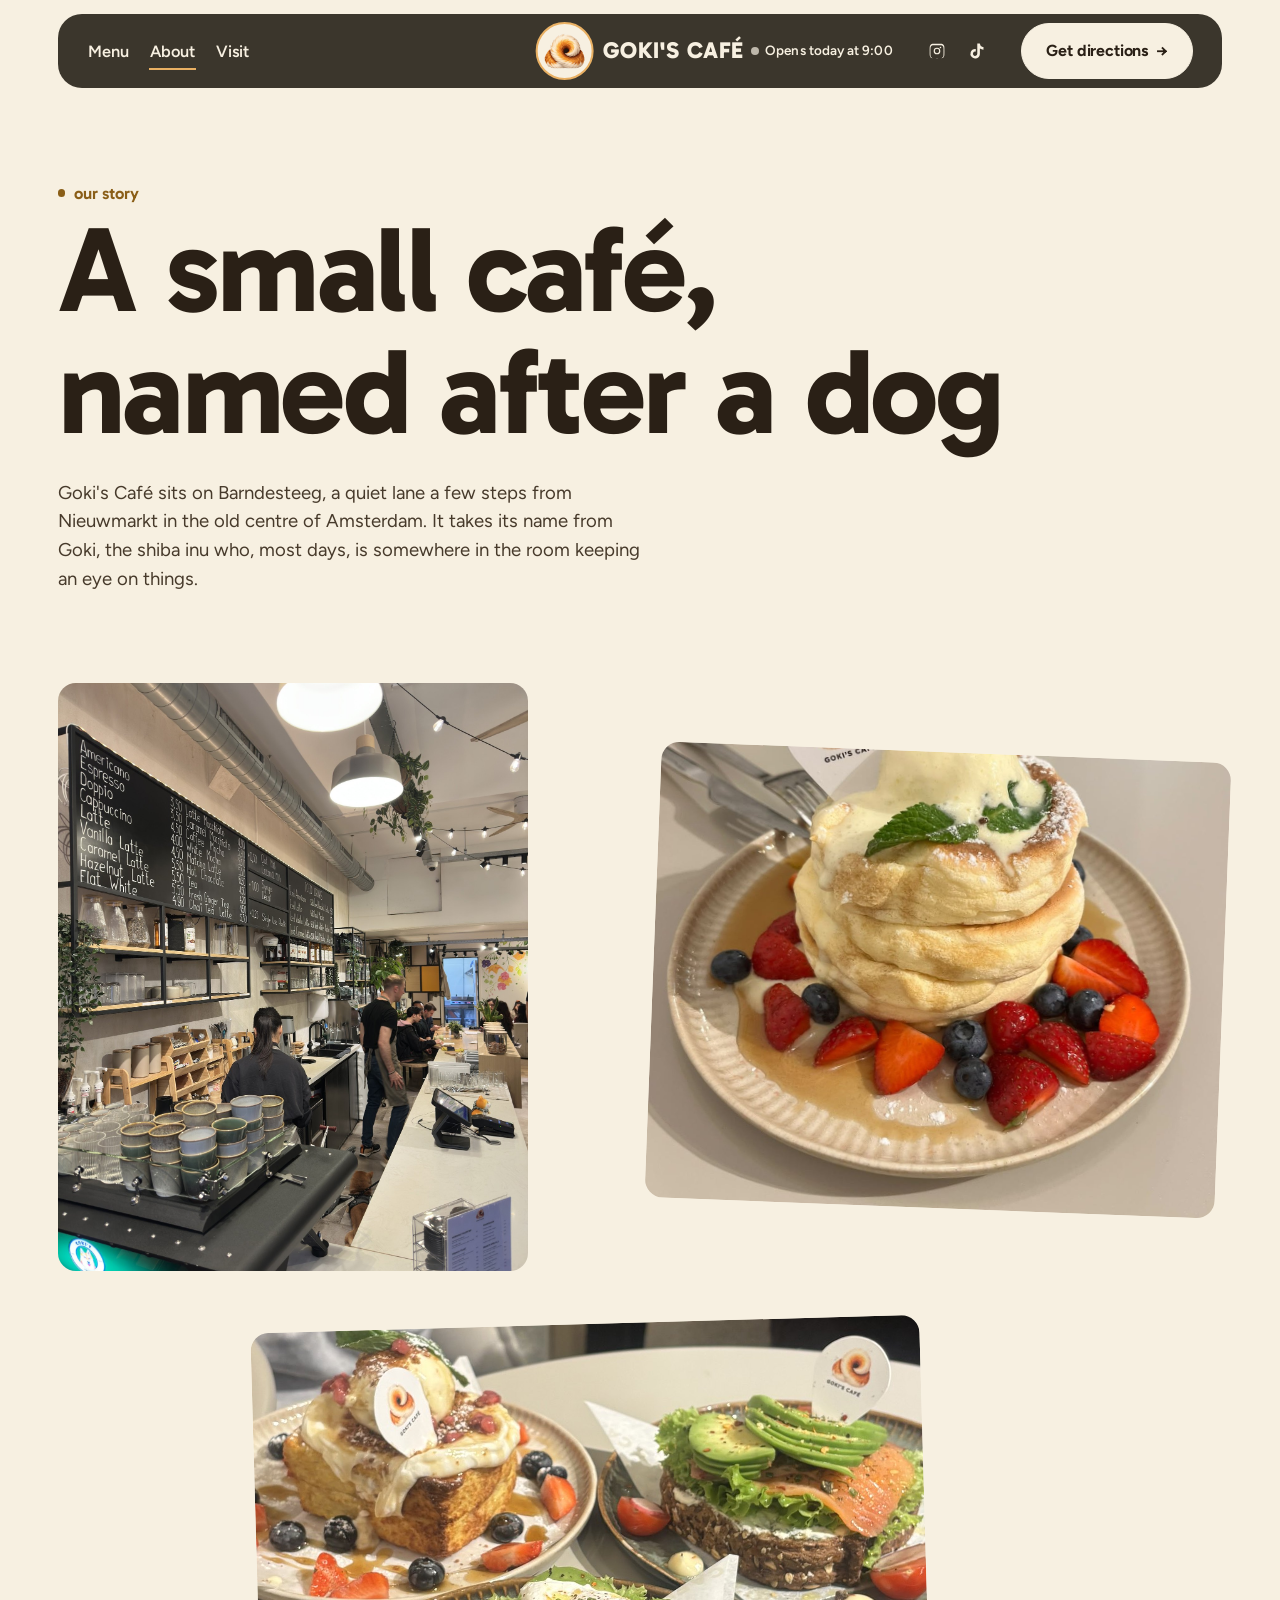
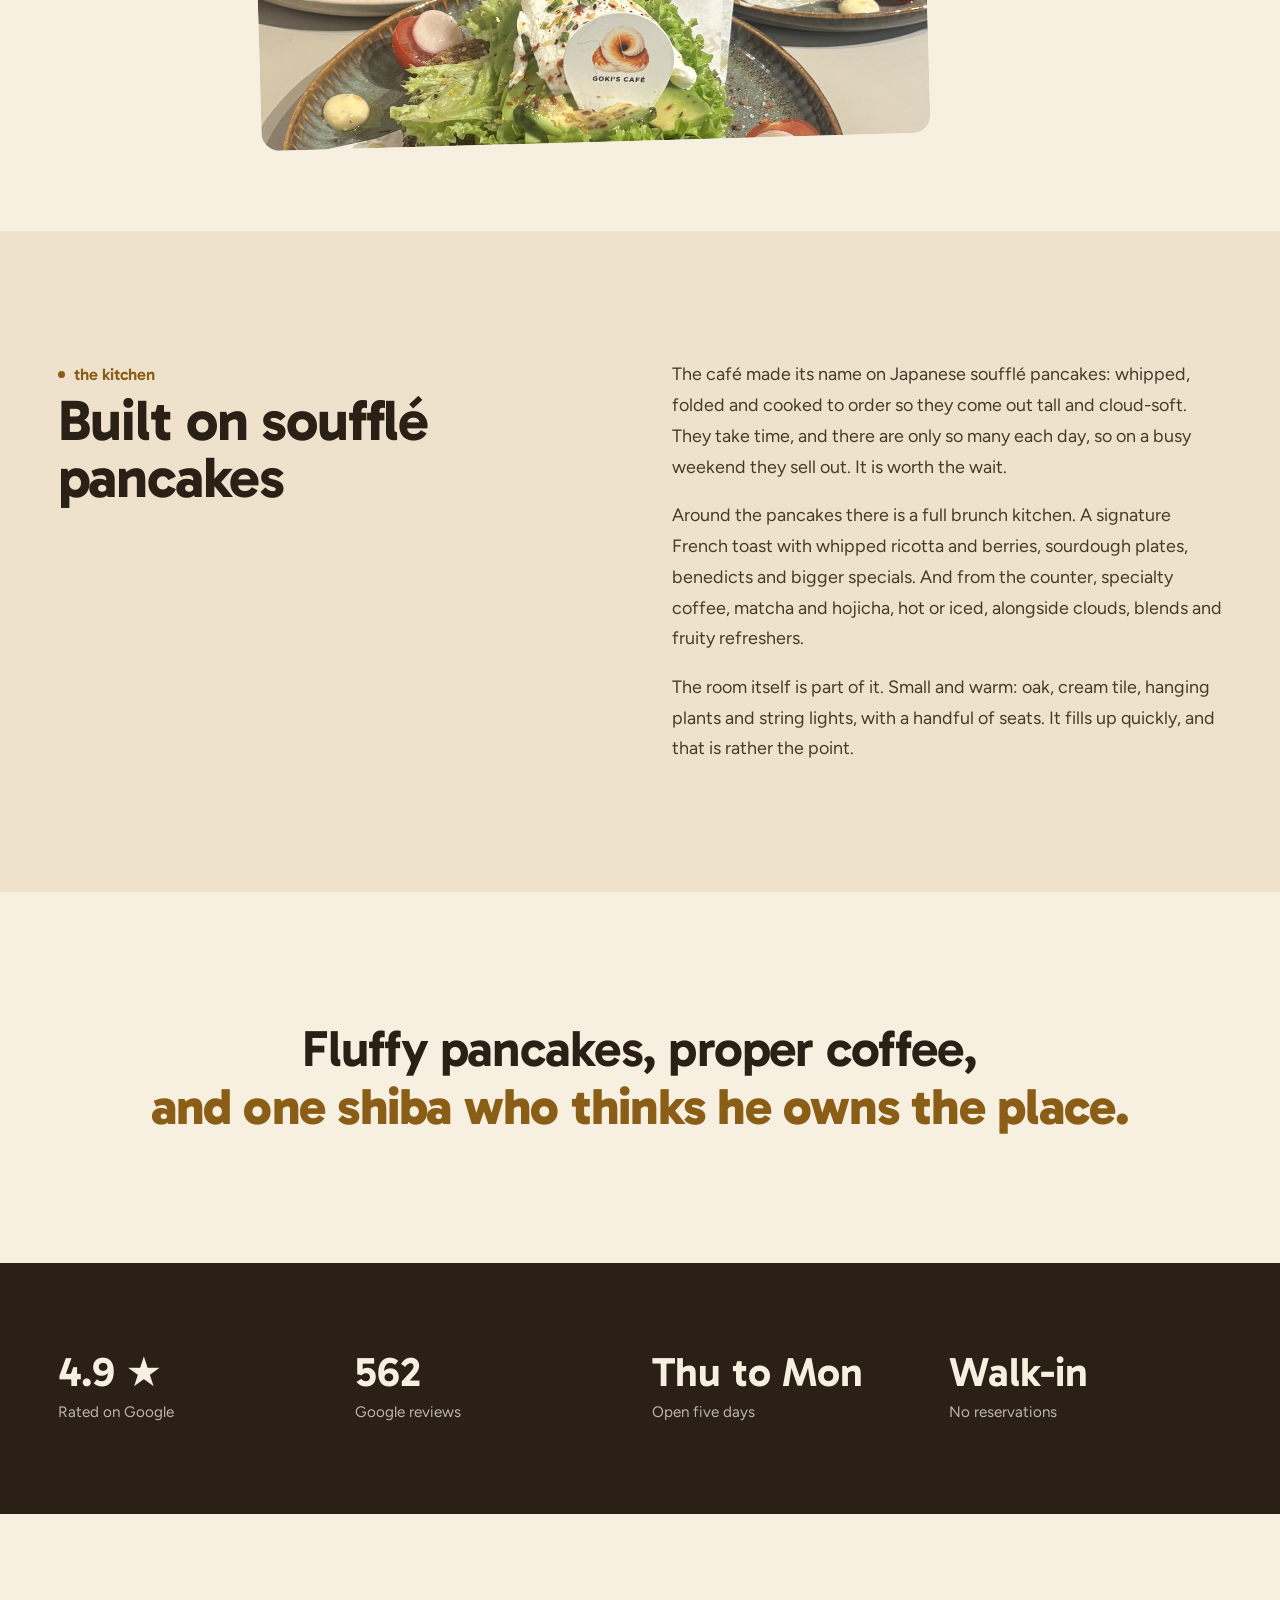
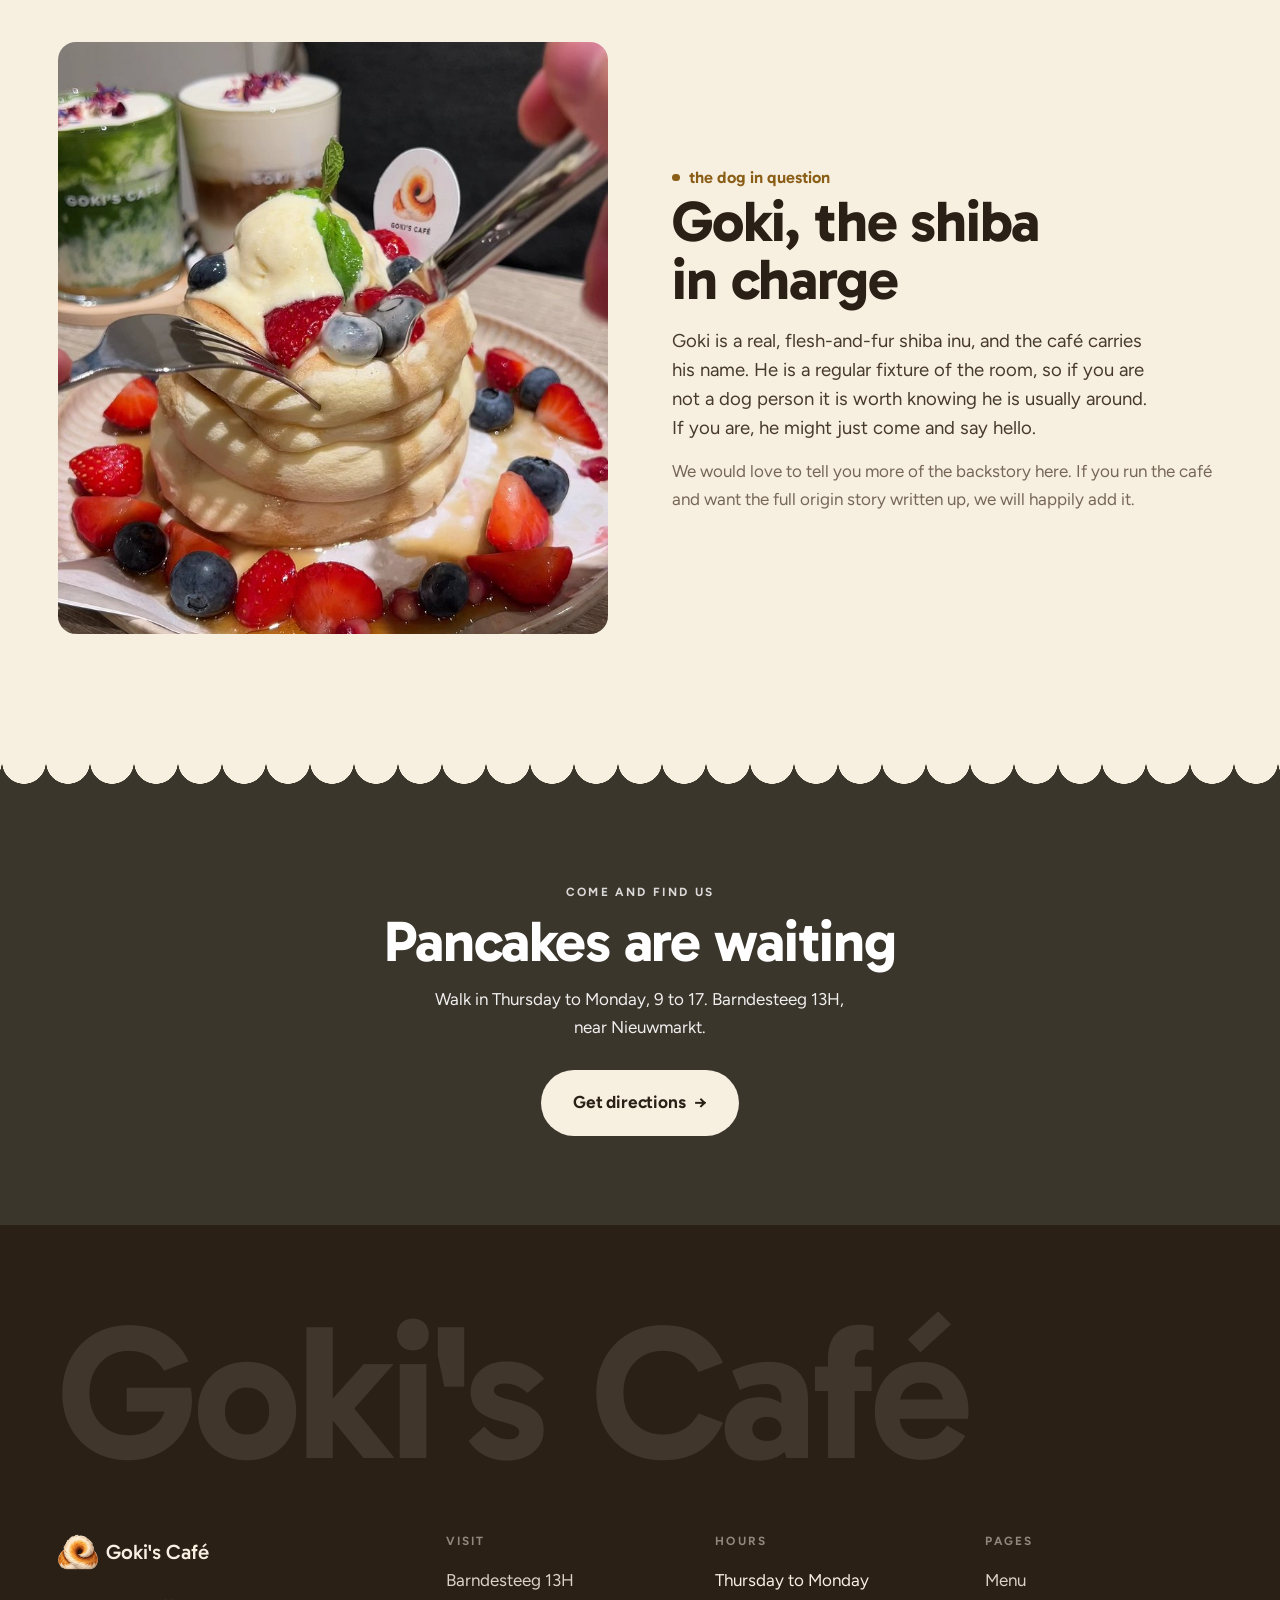
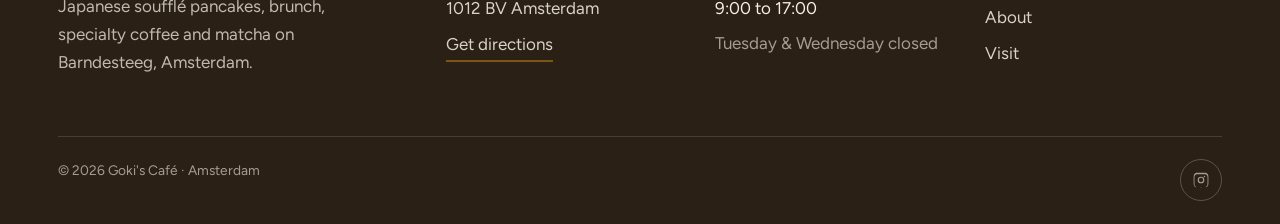
==== about.html @ 974354ef "Goki's Café site: mobile hero, carousels, navbar socials, nicer menu - Hero: fix the half-cropped ph" ====
<!doctype html>
<html lang="en">
<head>
<meta charset="utf-8">
<meta name="viewport" content="width=device-width, initial-scale=1, viewport-fit=cover">
<title>About · Goki's Café, Amsterdam</title>
<meta name="description" content="The story of Goki's Café: a small brunch café near Nieuwmarkt, Amsterdam, named after Goki the resident shiba inu, known for Japanese soufflé pancakes, specialty coffee and matcha.">
<meta name="theme-color" content="#3b362c">
<link rel="icon" href="img/favicon-64.png" type="image/png">
<meta property="og:title" content="About · Goki's Café, Amsterdam">
<meta property="og:image" content="img/interior.jpg">
<link rel="preconnect" href="https://fonts.googleapis.com">
<link rel="preconnect" href="https://fonts.gstatic.com" crossorigin>
<link href="https://fonts.googleapis.com/css2?family=Figtree:wght@400;500;600;700;800;900&family=Gabarito:wght@400;500;600;700;800;900&display=swap" rel="stylesheet">
<link rel="stylesheet" href="css/site.css">
<script>document.documentElement.classList.add('js')</script>
</head>
<body>
<a class="skip" href="#main">Skip to content</a>

<header class="site-header">
  <div class="wrap nav">
    <nav class="nav__side nav__side--l nav__links" aria-label="Primary">
      <a href="menu.html">Menu</a>
      <a href="about.html" aria-current="page">About</a>
      <a href="visit.html">Visit</a>
    </nav>
    <a class="brand" href="index.html" aria-label="Goki's Café, home">
      <span class="brand__mark"><img src="img/mark.png" alt=""></span>
      <b class="brand__word">Goki's Café</b>
    </a>
    <div class="nav__side nav__side--r">
      <span class="nav__status" title="Opening hours"><span class="dot" aria-hidden="true"></span><span data-open-now>Open now</span></span>
      <span class="nav__socials">
        <a class="nav__social" href="https://www.instagram.com/gokiscafe/" target="_blank" rel="noopener" aria-label="Goki's Café on Instagram"><svg viewBox="0 0 24 24" fill="currentColor" aria-hidden="true"><path d="M12 2.2c3.2 0 3.6 0 4.9.07 1.17.05 1.8.25 2.23.42.56.22.96.48 1.38.9.42.42.68.82.9 1.38.17.42.37 1.06.42 2.23.06 1.27.07 1.65.07 4.85s0 3.58-.07 4.85c-.05 1.17-.25 1.8-.42 2.23-.22.56-.48.96-.9 1.38-.42.42-.82.68-1.38.9-.42.17-1.06.37-2.23.42-1.27.06-1.65.07-4.85.07s-3.58 0-4.85-.07c-1.17-.05-1.8-.25-2.23-.42a3.7 3.7 0 0 1-1.38-.9 3.7 3.7 0 0 1-.9-1.38c-.17-.42-.37-1.06-.42-2.23C2.2 15.58 2.2 15.2 2.2 12s0-3.58.07-4.85c.05-1.17.25-1.8.42-2.23.22-.56.48-.96.9-1.38.42-.42.82-.68 1.38-.9.42-.17 1.06-.37 2.23-.42C8.42 2.2 8.8 2.2 12 2.2Zm0 1.98c-3.14 0-3.52.01-4.76.07-.92.04-1.42.2-1.75.33-.44.17-.76.38-1.09.71-.33.33-.54.65-.71 1.09-.13.33-.29.83-.33 1.75-.06 1.24-.07 1.62-.07 4.76s.01 3.52.07 4.76c.04.92.2 1.42.33 1.75.17.44.38.76.71 1.09.33.33.65.54 1.09.71.33.13.83.29 1.75.33 1.24.06 1.62.07 4.76.07s3.52-.01 4.76-.07c.92-.04 1.42-.2 1.75-.33.44-.17.76-.38 1.09-.71.33-.33.54-.65.71-1.09.13-.33.29-.83.33-1.75.06-1.24.07-1.62.07-4.76s-.01-3.52-.07-4.76c-.04-.92-.2-1.42-.33-1.75a2.9 2.9 0 0 0-.71-1.09 2.9 2.9 0 0 0-1.09-.71c-.33-.13-.83-.29-1.75-.33-1.24-.06-1.62-.07-4.76-.07Zm0 3.37a4.45 4.45 0 1 1 0 8.9 4.45 4.45 0 0 1 0-8.9Zm0 7.34a2.89 2.89 0 1 0 0-5.78 2.89 2.89 0 0 0 0 5.78Zm5.66-7.52a1.04 1.04 0 1 1-2.08 0 1.04 1.04 0 0 1 2.08 0Z"/></svg></a>
        <a class="nav__social" href="https://www.tiktok.com/@gokiscafe" target="_blank" rel="noopener" aria-label="Goki's Café on TikTok"><svg viewBox="0 0 24 24" fill="currentColor" aria-hidden="true"><path d="M19.59 6.69a4.83 4.83 0 0 1-3.77-4.25V2h-3.45v13.67a2.89 2.89 0 0 1-5.2 1.74 2.89 2.89 0 0 1 2.31-4.64c.3 0 .59.04.87.13V9.4a6.33 6.33 0 0 0-1-.08A6.34 6.34 0 0 0 5 20.1a6.34 6.34 0 0 0 10.86-4.43v-7a8.16 8.16 0 0 0 4.77 1.52v-3.4a4.85 4.85 0 0 1-1.04-.1z"/></svg></a>
      </span>
      <a class="btn btn--primary nav__cta" href="https://www.google.com/maps/dir/?api=1&destination=Goki%27s%20Caf%C3%A9%20Barndesteeg%2013H%201012%20BV%20Amsterdam" target="_blank" rel="noopener">Get directions <span class="arr" aria-hidden="true">→</span></a>
      <button class="nav__toggle" type="button" aria-label="Open menu" aria-expanded="false"><span class="pstack" aria-hidden="true"><i></i><i></i><i></i></span></button>
    </div>
  </div>
</header>

<div class="sheet" aria-hidden="true">
  <div class="wrap sheet__top">
    <a class="brand" href="index.html" aria-label="Goki's Café, home"><span class="brand__mark"><img src="img/mark.png" alt=""></span><b class="brand__word">Goki's Café</b></a>
    <button class="nav__toggle sheet__close" type="button" aria-label="Close menu"><svg viewBox="0 0 24 24" fill="none" aria-hidden="true"><path d="M6 6l12 12M18 6L6 18" stroke="currentColor" stroke-width="2" stroke-linecap="round"/></svg></button>
  </div>
  <nav class="wrap sheet__links" aria-label="Mobile">
    <a href="index.html">Home<span class="arr" aria-hidden="true">→</span></a>
    <a href="menu.html">Menu<span class="arr" aria-hidden="true">→</span></a>
    <a href="about.html" aria-current="page">About<span class="arr" aria-hidden="true">→</span></a>
    <a href="visit.html">Visit<span class="arr" aria-hidden="true">→</span></a>
  </nav>
  <div class="wrap sheet__foot">
    <span class="sheet__status" title="Opening hours"><span class="dot" aria-hidden="true"></span><span data-open-now>Open now</span></span>
    <a class="btn btn--primary btn--lg" href="https://www.google.com/maps/dir/?api=1&destination=Goki%27s%20Caf%C3%A9%20Barndesteeg%2013H%201012%20BV%20Amsterdam" target="_blank" rel="noopener">Get directions <span class="arr" aria-hidden="true">→</span></a>
    <p class="meta">Barndesteeg 13H, 1012 BV Amsterdam.<br>Open Thursday to Monday, 9 to 17. Walk-in only.</p>
    <div class="sheet__socials">
      <a class="nav__social nav__social--outline" href="https://www.instagram.com/gokiscafe/" target="_blank" rel="noopener" aria-label="Goki's Café on Instagram"><svg viewBox="0 0 24 24" fill="currentColor" aria-hidden="true"><path d="M12 2.2c3.2 0 3.6 0 4.9.07 1.17.05 1.8.25 2.23.42.56.22.96.48 1.38.9.42.42.68.82.9 1.38.17.42.37 1.06.42 2.23.06 1.27.07 1.65.07 4.85s0 3.58-.07 4.85c-.05 1.17-.25 1.8-.42 2.23-.22.56-.48.96-.9 1.38-.42.42-.82.68-1.38.9-.42.17-1.06.37-2.23.42-1.27.06-1.65.07-4.85.07s-3.58 0-4.85-.07c-1.17-.05-1.8-.25-2.23-.42a3.7 3.7 0 0 1-1.38-.9 3.7 3.7 0 0 1-.9-1.38c-.17-.42-.37-1.06-.42-2.23C2.2 15.58 2.2 15.2 2.2 12s0-3.58.07-4.85c.05-1.17.25-1.8.42-2.23.22-.56.48-.96.9-1.38.42-.42.82-.68 1.38-.9.42-.17 1.06-.37 2.23-.42C8.42 2.2 8.8 2.2 12 2.2Zm0 1.98c-3.14 0-3.52.01-4.76.07-.92.04-1.42.2-1.75.33-.44.17-.76.38-1.09.71-.33.33-.54.65-.71 1.09-.13.33-.29.83-.33 1.75-.06 1.24-.07 1.62-.07 4.76s.01 3.52.07 4.76c.04.92.2 1.42.33 1.75.17.44.38.76.71 1.09.33.33.65.54 1.09.71.33.13.83.29 1.75.33 1.24.06 1.62.07 4.76.07s3.52-.01 4.76-.07c.92-.04 1.42-.2 1.75-.33.44-.17.76-.38 1.09-.71.33-.33.54-.65.71-1.09.13-.33.29-.83.33-1.75.06-1.24.07-1.62.07-4.76s-.01-3.52-.07-4.76c-.04-.92-.2-1.42-.33-1.75a2.9 2.9 0 0 0-.71-1.09 2.9 2.9 0 0 0-1.09-.71c-.33-.13-.83-.29-1.75-.33-1.24-.06-1.62-.07-4.76-.07Zm0 3.37a4.45 4.45 0 1 1 0 8.9 4.45 4.45 0 0 1 0-8.9Zm0 7.34a2.89 2.89 0 1 0 0-5.78 2.89 2.89 0 0 0 0 5.78Zm5.66-7.52a1.04 1.04 0 1 1-2.08 0 1.04 1.04 0 0 1 2.08 0Z"/></svg></a>
      <a class="nav__social nav__social--outline" href="https://www.tiktok.com/@gokiscafe" target="_blank" rel="noopener" aria-label="Goki's Café on TikTok"><svg viewBox="0 0 24 24" fill="currentColor" aria-hidden="true"><path d="M19.59 6.69a4.83 4.83 0 0 1-3.77-4.25V2h-3.45v13.67a2.89 2.89 0 0 1-5.2 1.74 2.89 2.89 0 0 1 2.31-4.64c.3 0 .59.04.87.13V9.4a6.33 6.33 0 0 0-1-.08A6.34 6.34 0 0 0 5 20.1a6.34 6.34 0 0 0 10.86-4.43v-7a8.16 8.16 0 0 0 4.77 1.52v-3.4a4.85 4.85 0 0 1-1.04-.1z"/></svg></a>
    </div>
  </div>
</div>

<main id="main">
  <section class="pad-sm wrap">
    <span class="eyebrow reveal in">our story</span>
    <h1 class="reveal in" style="margin-top:.3rem;font-size:clamp(3rem,9.5vw,8.5rem);font-variation-settings:'opsz' 144,'SOFT' 50,'WONK' 1">A small café,<br>named after a dog</h1>
    <p class="lead reveal in" style="max-width:50ch;margin-top:1.6rem">Goki's Café sits on Barndesteeg, a quiet lane a few steps from Nieuwmarkt in the old centre of Amsterdam. It takes its name from Goki, the shiba inu who, most days, is somewhere in the room keeping an eye on things.</p>
  </section>

  <section class="wrap" style="padding-bottom:clamp(44px,7vw,90px)">
    <div class="collage">
      <div class="c1 reveal"><div class="frame"><img src="img/interior.jpg" alt="The oak counter and chalkboard menus inside Goki's Café, with hanging plants" loading="lazy"></div></div>
      <div class="c2 reveal"><div class="frame"><img src="img/souffle-stack.jpg" alt="A stack of soufflé pancakes with ice cream and berries" loading="lazy"></div></div>
      <div class="c3 reveal"><div class="frame"><img src="img/toasts.jpg" alt="Avocado toast plates photographed from above" loading="lazy"></div></div>
    </div>
  </section>

  <section class="pad bg-paper">
    <div class="wrap g2" style="align-items:start">
      <div class="reveal"><span class="eyebrow">the kitchen</span><h2 style="margin-top:.3rem">Built on soufflé pancakes</h2></div>
      <div class="prose reveal">
        <p>The café made its name on Japanese soufflé pancakes: whipped, folded and cooked to order so they come out tall and cloud-soft. They take time, and there are only so many each day, so on a busy weekend they sell out. It is worth the wait.</p>
        <p>Around the pancakes there is a full brunch kitchen. A signature French toast with whipped ricotta and berries, sourdough plates, benedicts and bigger specials. And from the counter, specialty coffee, matcha and hojicha, hot or iced, alongside clouds, blends and fruity refreshers.</p>
        <p>The room itself is part of it. Small and warm: oak, cream tile, hanging plants and string lights, with a handful of seats. It fills up quickly, and that is rather the point.</p>
      </div>
    </div>
  </section>

  <section class="pad" style="text-align:center">
    <div class="wrap">
      <p class="pullquote reveal">Fluffy pancakes, proper coffee, <span class="serif-it">and one shiba who thinks he owns the place.</span></p>
    </div>
  </section>

  <section class="pad-sm bg-ink">
    <div class="wrap">
      <div class="facts reveal">
        <div class="f"><div class="n">4.9 ★</div><div class="l">Rated on Google</div></div>
        <div class="f"><div class="n">562</div><div class="l">Google reviews</div></div>
        <div class="f"><div class="n">Thu to Mon</div><div class="l">Open five days</div></div>
        <div class="f"><div class="n">Walk-in</div><div class="l">No reservations</div></div>
      </div>
    </div>
  </section>

  <section class="pad">
    <div class="wrap">
      <div class="split split--rev">
        <div class="split__media reveal"><div class="frame" style="aspect-ratio:4/4.3"><img src="img/matcha.jpg" alt="Iced matcha and a soufflé pancake on a warm wooden table at Goki's Café" loading="lazy"></div></div>
        <div class="split__text reveal">
          <span class="eyebrow">the dog in question</span>
          <h2 style="margin-top:.2rem">Goki, the shiba<br>in charge</h2>
          <p class="lead" style="margin-top:1.2rem">Goki is a real, flesh-and-fur shiba inu, and the café carries his name. He is a regular fixture of the room, so if you are not a dog person it is worth knowing he is usually around. If you are, he might just come and say hello.</p>
          <p class="muted" style="margin-top:1rem">We would love to tell you more of the backstory here. If you run the café and want the full origin story written up, we will happily add it.</p>
        </div>
      </div>
    </div>
  </section>

  <div class="scallop" aria-hidden="true" style="background:var(--apron)"></div>
  <section class="pad-sm bg-terra" style="text-align:center">
    <div class="wrap">
      <span class="kicker" style="color:rgba(255,255,255,.82)">come and find us</span>
      <h2 style="margin-top:.5rem;color:#fff">Pancakes are waiting</h2>
      <p style="margin:1rem auto 0;max-width:42ch;color:rgba(255,255,255,.92)">Walk in Thursday to Monday, 9 to 17. Barndesteeg 13H, near Nieuwmarkt.</p>
      <p style="margin-top:1.8rem"><a class="btn btn--onDark btn--lg" href="https://www.google.com/maps/dir/?api=1&destination=Goki%27s%20Caf%C3%A9%20Barndesteeg%2013H%201012%20BV%20Amsterdam" target="_blank" rel="noopener">Get directions <span class="arr" aria-hidden="true">→</span></a></p>
    </div>
  </section>
</main>

<footer class="site-footer">
  <div class="wrap">
    <div class="footer-word" aria-hidden="true">Goki's Café</div>
    <div class="footer-grid">
      <div class="fcol"><span class="footer-brand"><img src="img/mark.png" alt=""><b>Goki's Café</b></span><p style="color:rgba(247,240,225,.74);margin-top:.8rem;max-width:34ch">Japanese soufflé pancakes, brunch, specialty coffee and matcha on Barndesteeg, Amsterdam.</p></div>
      <div class="fcol"><h4>Visit</h4><a href="https://www.google.com/maps/dir/?api=1&destination=Goki%27s%20Caf%C3%A9%20Barndesteeg%2013H%201012%20BV%20Amsterdam" target="_blank" rel="noopener">Barndesteeg 13H<br>1012 BV Amsterdam</a><a href="https://www.google.com/maps/dir/?api=1&destination=Goki%27s%20Caf%C3%A9%20Barndesteeg%2013H%201012%20BV%20Amsterdam" target="_blank" rel="noopener" style="border-bottom:2.5px solid var(--terra);padding-bottom:1px">Get directions</a></div>
      <div class="fcol"><h4>Hours</h4><div>Thursday to Monday<br>9:00 to 17:00</div><div style="margin-top:.5rem;color:rgba(247,240,225,.6)">Tuesday &amp; Wednesday closed</div></div>
      <div class="fcol"><h4>Pages</h4><a href="menu.html">Menu</a><a href="about.html">About</a><a href="visit.html">Visit</a></div>
    </div>
    <div class="footer-legal">
      <span>© 2026 Goki's Café · Amsterdam</span>
      <div class="socials"><a href="https://www.instagram.com/gokiscafe/" target="_blank" rel="noopener" aria-label="Goki's Café on Instagram"><svg viewBox="0 0 24 24" fill="currentColor" aria-hidden="true"><path d="M12 2.2c3.2 0 3.6 0 4.9.07 1.17.05 1.8.25 2.23.42.56.22.96.48 1.38.9.42.42.68.82.9 1.38.17.42.37 1.06.42 2.23.06 1.27.07 1.65.07 4.85s0 3.58-.07 4.85c-.05 1.17-.25 1.8-.42 2.23-.22.56-.48.96-.9 1.38-.42.42-.82.68-1.38.9-.42.17-1.06.37-2.23.42-1.27.06-1.65.07-4.85.07s-3.58 0-4.85-.07c-1.17-.05-1.8-.25-2.23-.42a3.7 3.7 0 0 1-1.38-.9 3.7 3.7 0 0 1-.9-1.38c-.17-.42-.37-1.06-.42-2.23C2.2 15.58 2.2 15.2 2.2 12s0-3.58.07-4.85c.05-1.17.25-1.8.42-2.23.22-.56.48-.96.9-1.38.42-.42.82-.68 1.38-.9.42-.17 1.06-.37 2.23-.42C8.42 2.2 8.8 2.2 12 2.2Zm0 1.98c-3.14 0-3.52.01-4.76.07-.92.04-1.42.2-1.75.33-.44.17-.76.38-1.09.71-.33.33-.54.65-.71 1.09-.13.33-.29.83-.33 1.75-.06 1.24-.07 1.62-.07 4.76s.01 3.52.07 4.76c.04.92.2 1.42.33 1.75.17.44.38.76.71 1.09.33.33.65.54 1.09.71.33.13.83.29 1.75.33 1.24.06 1.62.07 4.76.07s3.52-.01 4.76-.07c.92-.04 1.42-.2 1.75-.33.44-.17.76-.38 1.09-.71.33-.33.54-.65.71-1.09.13-.33.29-.83.33-1.75.06-1.24.07-1.62.07-4.76s-.01-3.52-.07-4.76c-.04-.92-.2-1.42-.33-1.75a2.9 2.9 0 0 0-.71-1.09 2.9 2.9 0 0 0-1.09-.71c-.33-.13-.83-.29-1.75-.33-1.24-.06-1.62-.07-4.76-.07Zm0 3.37a4.45 4.45 0 1 1 0 8.9 4.45 4.45 0 0 1 0-8.9Zm0 7.34a2.89 2.89 0 1 0 0-5.78 2.89 2.89 0 0 0 0 5.78Zm5.66-7.52a1.04 1.04 0 1 1-2.08 0 1.04 1.04 0 0 1 2.08 0Z"/></svg></a></div>
    </div>
  </div>
</footer>

<nav class="mobilebar" aria-label="Quick actions">
  <a class="mb-ghost" href="menu.html">Menu</a>
  <a class="mb-primary" href="https://www.google.com/maps/dir/?api=1&destination=Goki%27s%20Caf%C3%A9%20Barndesteeg%2013H%201012%20BV%20Amsterdam" target="_blank" rel="noopener">Get directions <span class="arr" aria-hidden="true">→</span></a>
</nav>

<script src="js/site.js" defer></script>
</body>
</html>
---- css/site.css ----
/* ==========================================================================
   Goki's Café  ·  warm editorial, a little cute
   Display: Fraunces (soft serif)   ·   Text: Figtree (from the menu card)
   ========================================================================== */

*,*::before,*::after{box-sizing:border-box}
*{margin:0}
html{-webkit-text-size-adjust:100%;overflow-x:clip}
body{min-height:100vh;-webkit-font-smoothing:antialiased;text-rendering:optimizeLegibility;overflow-x:clip}
img,picture,svg{display:block;max-width:100%}
button,input,select,textarea{font:inherit;color:inherit}
a{color:inherit}
ul{list-style:none;padding:0}
:focus-visible{outline:3px solid var(--terra);outline-offset:3px;border-radius:4px}

:root{
  --cream:#f7f0e1;
  --paper:#efe2cc;
  --paper2:#e7d8bd;
  --ink:#2a2016;
  --ink2:#473a2b;
  --muted:#776757;
  --terra:#8a5e17;
  --terra-deep:#6f4a12;
  --terra-soft:#e3c79a;
  --sage:#7f8d60;
  --sage-deep:#5e6a44;
  --sage-soft:#cdd3b4;
  --butter:#e9b063;
  --apron:#3b362c;
  --apron-deep:#2c2820;
  --line:rgba(42,32,22,.16);
  --line-soft:rgba(42,32,22,.09);

  --serif:"Gabarito",system-ui,sans-serif;
  --sans:"Figtree",system-ui,-apple-system,sans-serif;

  --wrap:1320px;
  --gut:clamp(20px,4.5vw,72px);
  --ease:cubic-bezier(.2,.7,.2,1);
  --r:18px;        /* soft, a touch cute */
  --r-sm:12px;
}

body{
  font-family:var(--sans);
  background:var(--cream);
  color:var(--ink);
  font-size:17px;
  line-height:1.62;
  font-weight:400;
}

/* ------------------------------------------------- type */
.display,h1,h2{
  font-family:var(--serif);
  font-weight:700;
  line-height:1.0;
  letter-spacing:-.02em;
  text-wrap:balance;
}
h1{font-size:clamp(2.7rem,6.8vw,6rem)}
h2{font-size:clamp(2rem,4.6vw,3.6rem)}
h3{font-family:var(--sans);font-weight:700;font-size:clamp(1.2rem,2vw,1.55rem);line-height:1.12;letter-spacing:-.01em}
.serif-it{font-family:var(--serif);font-weight:800;color:var(--terra)}
p{text-wrap:pretty}
.lead{font-size:clamp(1.12rem,1.45vw,1.4rem);line-height:1.55;color:var(--ink2);max-width:40ch}
.measure{max-width:60ch}
.muted{color:var(--muted)}
.tabular{font-variant-numeric:tabular-nums}

/* a round, cute eyebrow label with a leading dot (no serif, no script) */
.eyebrow{font-family:var(--serif);font-weight:600;font-size:clamp(1.02rem,1.3vw,1.22rem);color:var(--terra);
  line-height:1.1;display:inline-flex;align-items:center;gap:.55em;text-transform:lowercase}
.eyebrow::before{content:"";width:.46em;height:.46em;border-radius:999px;background:currentColor;flex:none}
.sticker{display:inline-flex;align-items:center;gap:.45em;font-family:var(--sans);font-weight:700;
  font-size:.82rem;letter-spacing:.04em;text-transform:lowercase;color:var(--ink);
  background:var(--sage-soft);border:1.5px solid var(--ink);border-radius:999px;padding:.4em 1em;
  transform:rotate(-2deg)}
.sticker--terra{background:var(--terra-soft)}
.sticker--butter{background:var(--butter)}
.kicker{font-family:var(--sans);font-weight:700;font-size:.74rem;letter-spacing:.2em;text-transform:uppercase;color:var(--muted)}

/* ------------------------------------------------- layout */
.wrap{width:min(100% - var(--gut)*2,var(--wrap));margin-inline:auto}
section{position:relative}
.pad{padding-block:clamp(70px,10vw,160px)}
.pad-sm{padding-block:clamp(48px,7vw,104px)}
.bg-cream{background:var(--cream)}
.bg-paper{background:var(--paper)}
.bg-ink{background:var(--ink);color:var(--cream)}
.bg-terra{background:var(--apron);color:var(--cream)}
.bg-sage{background:var(--sage);color:#fff}
.stack-sm>*+*{margin-top:.7rem}
.stack>*+*{margin-top:1.2rem}
.skip{position:absolute;left:-999px;top:0;z-index:300;background:var(--ink);color:var(--cream);padding:12px 18px;border-radius:0 0 var(--r-sm) 0}
.skip:focus{left:0}

/* a soft scalloped divider between grounds (used sparingly, a cute signature) */
.scallop{height:26px;background:var(--cream);
  -webkit-mask:radial-gradient(22px at 50% 0,#0000 98%,#000) repeat-x 50% 0/44px 26px;
  mask:radial-gradient(22px at 50% 0,#0000 98%,#000) repeat-x 50% 0/44px 26px}

/* ------------------------------------------------- buttons & links */
.btn{display:inline-flex;align-items:center;gap:.5em;cursor:pointer;font-family:var(--sans);font-weight:700;
  font-size:1rem;letter-spacing:-.01em;padding:.9em 1.5em;border-radius:999px;border:1.6px solid transparent;
  text-decoration:none;white-space:nowrap;
  transition:transform .16s var(--ease),background-color .16s var(--ease),border-color .16s var(--ease),color .16s var(--ease)}
.btn .arr{transition:transform .2s var(--ease)}
.btn:hover .arr{transform:translateX(3px)}
.btn:active{transform:translateY(1px)}
.btn--primary{background:var(--apron);color:var(--cream)}
.btn--primary:hover{background:var(--apron-deep)}
.btn--ghost{background:transparent;color:var(--ink);border-color:var(--ink)}
.btn--ghost:hover{background:var(--ink);color:var(--cream)}
.btn--onDark{background:var(--cream);color:var(--ink)}
.btn--onDark:hover{background:#fff}
.btn--lg{font-size:1.08rem;padding:1.02em 1.8em}
.tlink{display:inline-flex;align-items:center;gap:.4em;font-weight:700;text-decoration:none;color:var(--ink);
  border-bottom:2.5px solid var(--terra);padding-bottom:2px;transition:color .16s var(--ease)}
.tlink .arr{transition:transform .2s var(--ease)}
.tlink:hover{color:var(--terra)}
.tlink:hover .arr{transform:translateX(3px)}

/* ------------------------------------------------- header / nav (centered medallion, links flanking) */
.site-header{position:sticky;top:0;z-index:100;background:linear-gradient(var(--cream) 0 50px,transparent 50px);padding:14px 0 0}
.nav{position:relative;display:flex;align-items:center;justify-content:space-between;gap:1.1rem;min-height:74px;
  background:var(--apron);color:var(--cream);border-radius:24px;padding:0 clamp(16px,2.3vw,32px)}

/* two flanking groups; the medallion floats centred over the gap between them */
.nav__side{display:flex;align-items:center;gap:clamp(.9rem,2vw,1.6rem);flex:1 1 0;min-width:0}
.nav__side--r{justify-content:flex-end}

/* nav links with a drawn terracotta underline */
.nav__links{display:flex;align-items:center;gap:clamp(.5rem,1.5vw,1.6rem)}
.nav__links a{position:relative;text-decoration:none;font-family:var(--sans);font-weight:600;font-size:1.02rem;
  color:var(--cream);padding:5px 1px;letter-spacing:-.005em}
.nav__links a::after{content:"";position:absolute;left:0;right:0;bottom:-1px;height:2px;background:var(--butter);
  transform:scaleX(0);transform-origin:left;transition:transform .26s var(--ease)}
.nav__links a:hover::after,.nav__links a:focus-visible::after{transform:scaleX(1)}
.nav__links a[aria-current=page]::after{transform:scaleX(1)}

/* the brand medallion */
.brand{display:inline-flex;align-items:center;gap:.6rem;text-decoration:none;color:var(--ink)}
.nav .brand{position:absolute;left:50%;top:50%;transform:translate(-50%,-50%);white-space:nowrap}
.brand__mark{display:grid;place-items:center;width:58px;height:58px;border-radius:999px;background:var(--cream);
  border:2px solid var(--butter);flex:none;transition:transform .32s var(--ease)}
.brand__mark img{width:40px;height:40px}
.nav .brand:hover .brand__mark{transform:rotate(-9deg) scale(1.05)}
.brand__word{font-family:var(--serif);font-weight:800;font-size:1.44rem;text-transform:uppercase;letter-spacing:.04em;line-height:1;color:var(--cream)}

/* refined open-now status (dot + live label, no box) */
.nav__status{display:inline-flex;align-items:center;gap:.5em;font-family:var(--sans);font-weight:600;font-size:.84rem;
  color:var(--cream);white-space:nowrap;letter-spacing:.005em}
.nav__status .dot{width:8px;height:8px;border-radius:999px;background:rgba(247,240,225,.7);flex:none}
.nav__status:has([data-open-now].is-open){color:var(--cream)}
.nav__status:has([data-open-now].is-open) .dot{background:#8fd07a;animation:pulseDot 2.2s ease-out infinite}
@keyframes pulseDot{0%{box-shadow:0 0 0 0 rgba(143,208,122,.6)}100%{box-shadow:0 0 0 7px rgba(143,208,122,0)}}
@media (prefers-reduced-motion:reduce){.nav__status .dot{animation:none}}
.site-header .nav__cta{background:var(--cream);color:var(--ink);border-color:var(--cream)}
.site-header .nav__cta:hover{background:#fff;border-color:#fff}
.nav__toggle{display:none;width:48px;height:48px;border:1.6px solid rgba(247,240,225,.5);border-radius:999px;background:transparent;
  align-items:center;justify-content:center;color:var(--cream);cursor:pointer;
  transition:background-color .2s var(--ease),border-color .2s var(--ease)}
.nav__toggle:hover{background:rgba(247,240,225,.12);border-color:rgba(247,240,225,.85)}
.nav__toggle svg{width:20px;height:20px}
/* pancake-stack menu icon: a little stack with a pat of butter in the middle */
.pstack{position:relative;width:22px;height:15px}
.pstack i{position:absolute;left:50%;transform:translateX(-50%);height:3px;border-radius:999px;background:currentColor;
  transition:width .32s var(--ease),transform .32s var(--ease)}
.pstack i:nth-child(1){top:0;width:22px}
.pstack i:nth-child(2){top:6px;width:13px;background:var(--butter)}
.pstack i:nth-child(3){top:12px;width:22px}
.nav__toggle:hover .pstack i:nth-child(2){width:22px}
.nav__toggle:hover .pstack i:nth-child(1){transform:translateX(-50%) translateY(-1px)}
.nav__toggle:hover .pstack i:nth-child(3){transform:translateX(-50%) translateY(1px)}

/* navbar socials */
.nav__socials{display:inline-flex;align-items:center;gap:.1rem}
.nav__social{display:grid;place-items:center;width:38px;height:38px;border-radius:999px;color:var(--cream);
  transition:background-color .18s var(--ease),color .18s var(--ease),transform .18s var(--ease)}
.nav__social svg{width:18px;height:18px}
.nav__social:hover{background:var(--butter);color:var(--apron);transform:translateY(-1px)}

/* full-screen mobile sheet */
.sheet{position:fixed;inset:0;z-index:150;background:var(--apron);color:var(--cream);transform:translateY(-100%);visibility:hidden;
  transition:transform .42s var(--ease);display:flex;flex-direction:column;padding:18px var(--gut) 36px;overflow-y:auto}
.sheet.open{transform:translateY(0);visibility:visible}
.sheet__top{display:flex;align-items:center;justify-content:space-between;min-height:72px}
.sheet__links{display:flex;flex-direction:column;margin-top:4vh;border-top:1px solid rgba(247,240,225,.22)}
.sheet__links a{display:flex;align-items:center;justify-content:space-between;gap:1rem;text-decoration:none;color:var(--cream);
  font-family:var(--serif);font-weight:700;font-size:clamp(2.3rem,12vw,3.5rem);letter-spacing:-.025em;line-height:1;
  padding:clamp(.6rem,2.6vw,1.05rem) 0;border-bottom:1px solid rgba(247,240,225,.22)}
.sheet__links a .arr{font-size:.46em;color:var(--butter);opacity:0;transform:translateX(-10px);
  transition:opacity .22s var(--ease),transform .22s var(--ease)}
.sheet__links a:hover,.sheet__links a[aria-current=page]{color:var(--butter)}
.sheet__links a:hover .arr,.sheet__links a[aria-current=page] .arr{opacity:1;transform:translateX(0)}
.sheet__status{display:inline-flex;align-items:center;gap:.55em;margin-top:1.5rem;font-family:var(--sans);font-weight:600;
  font-size:.98rem;color:var(--cream)}
.sheet__status .dot{width:9px;height:9px;border-radius:999px;background:rgba(247,240,225,.7);flex:none}
.sheet__status:has([data-open-now].is-open){color:var(--cream)}
.sheet__status:has([data-open-now].is-open) .dot{background:#8fd07a}
.sheet .btn--primary{background:var(--cream);color:var(--ink);border-color:var(--cream)}
.sheet .btn--primary:hover{background:#fff;border-color:#fff}
.sheet__foot{margin-top:auto;padding-top:1.5rem;display:flex;flex-direction:column;gap:1rem}
.sheet__foot .meta{color:rgba(247,240,225,.92);line-height:1.5}
.sheet__socials{display:flex;gap:.7rem;margin-top:.2rem}
.nav__social--outline{width:46px;height:46px;border:1.5px solid rgba(247,240,225,.3)}
.nav__social--outline:hover{border-color:var(--butter)}
/* soft butter glow behind the sheet, so it reads designed, not plain */
.sheet::before{content:"";position:absolute;right:-16vw;bottom:-8vh;width:68vw;height:68vw;max-width:480px;max-height:480px;
  border-radius:999px;pointer-events:none;z-index:0;
  background:radial-gradient(circle at 50% 50%,rgba(233,176,99,.18),rgba(233,176,99,0) 70%)}
.sheet>*{position:relative;z-index:1}
/* staggered link entrance when the sheet opens */
.sheet__links a{opacity:0;transform:translateY(16px)}
.sheet.open .sheet__links a{animation:sheetIn .52s var(--ease) forwards}
.sheet.open .sheet__links a:nth-child(1){animation-delay:.06s}
.sheet.open .sheet__links a:nth-child(2){animation-delay:.13s}
.sheet.open .sheet__links a:nth-child(3){animation-delay:.2s}
.sheet.open .sheet__links a:nth-child(4){animation-delay:.27s}
@keyframes sheetIn{to{opacity:1;transform:translateY(0)}}
@media (prefers-reduced-motion:reduce){
  .sheet__links a{opacity:1;transform:none}
  .sheet.open .sheet__links a{animation:none}
}

/* ------------------------------------------------- frames / photos */
.frame{overflow:hidden;border-radius:var(--r);background:var(--paper2);position:relative}
.frame img{width:100%;height:100%;object-fit:cover;transition:transform .7s var(--ease)}
a:hover .frame img,.card:hover .frame img,.zoom:hover img{transform:scale(1.045)}
.frame--tall{aspect-ratio:4/5}
.frame--sq{aspect-ratio:1/1}
.frame--wide{aspect-ratio:16/10}
.tilt-l{transform:rotate(-2.4deg)}
.tilt-r{transform:rotate(2.2deg)}

/* rotating swirl badge */
.badge{position:relative;width:118px;height:118px;display:grid;place-items:center}
.badge svg{position:absolute;inset:0;width:100%;height:100%;animation:spin 20s linear infinite}
.badge img{width:44px;height:44px;position:relative}
@keyframes spin{to{transform:rotate(360deg)}}

/* ------------------------------------------------- hero (home) */
.hero{padding-block:clamp(36px,5vw,76px) clamp(48px,7vw,104px)}
.hero__grid{display:grid;grid-template-columns:1.02fr .98fr;gap:clamp(30px,4vw,64px);align-items:center}
.hero__title{font-size:clamp(3rem,6.6vw,6.2rem);font-variation-settings:"opsz" 144,"SOFT" 50,"WONK" 1}
.hero__title .em{color:var(--terra)}
.hero__title .serif-it{color:var(--ink)}
.hero__lead{margin-top:1.5rem}
.hero__cta{margin-top:2rem;display:flex;flex-wrap:wrap;gap:.9rem;align-items:center}
.hero__media{position:relative}
.hero__media .big{aspect-ratio:4/4.5}
.hero__media .badge{position:absolute;top:-22px;right:-16px;z-index:3}
.hero__media .peek{position:absolute;left:-34px;bottom:-30px;width:38%;z-index:2;border:5px solid var(--cream);border-radius:var(--r)}
.hero__media .peek .frame{aspect-ratio:1/1}
.hero__rating{position:absolute;left:14px;top:14px;z-index:3}

/* ------------------------------------------------- section head */
.shead{display:grid;grid-template-columns:1fr auto;gap:1rem 3rem;align-items:end;margin-bottom:clamp(30px,4vw,60px)}
.shead .eyebrow{margin-bottom:.2rem}
.shead p{max-width:40ch;color:var(--ink2)}

/* ------------------------------------------------- known-for (editorial, offset) */
.known{display:grid;grid-template-columns:repeat(12,1fr);gap:clamp(18px,2.4vw,34px);align-items:end}
.known .k1{grid-column:1/5}
.known .k2{grid-column:5/9;margin-bottom:9%}
.known .k3{grid-column:9/13}
.kcard{text-decoration:none;color:inherit;display:block}
.kcard .frame{aspect-ratio:4/5}
.kcard.k2 .frame{aspect-ratio:4/4.6}
.klabel{font-family:var(--serif);color:var(--terra);font-size:1.5rem;margin-top:.9rem;line-height:1}
.kcard h3{margin-top:.15rem}
.kcard p{margin-top:.5rem;color:var(--muted);font-size:.98rem}
.kcard .more{margin-top:.6rem;font-weight:700;display:inline-flex;gap:.35em}
.kcard:hover .more{color:var(--terra)}

/* ------------------------------------------------- split */
.split{display:grid;grid-template-columns:1fr 1fr;gap:clamp(30px,5vw,84px);align-items:center}
.split--rev .split__text{order:2}
.split__media .frame{aspect-ratio:4/4.3}
.bigword{position:relative}
.bigword .ghost{position:absolute;left:-.05em;top:-.42em;z-index:0;pointer-events:none;user-select:none;white-space:nowrap;
  font-family:var(--serif);font-weight:650;font-size:clamp(5rem,20vw,18rem);line-height:.8;color:var(--paper);letter-spacing:-.03em}
.bigword>:not(.ghost){position:relative;z-index:1}

/* ------------------------------------------------- facts strip */
.facts{display:grid;grid-template-columns:repeat(4,1fr);gap:1.5rem}
.facts .f .n{font-family:var(--serif);font-weight:650;font-size:clamp(2rem,3.2vw,3rem);line-height:1}
.facts .f .l{color:inherit;opacity:.72;font-size:.95rem;margin-top:.4rem}

/* ------------------------------------------------- visit */
.visit-grid{display:grid;grid-template-columns:1.08fr .92fr;gap:clamp(30px,5vw,76px);align-items:center}
.vlist{display:grid;gap:0}
.vlist .row{display:grid;grid-template-columns:120px 1fr;gap:1.2rem;padding:1.5rem 0;border-top:1.5px solid var(--line)}
.vlist .row:first-child{border-top:0;padding-top:0}
.vlist .k{font-weight:700}
.vlist .v{color:var(--ink2)}
.hours .h-row{display:flex;justify-content:space-between;gap:1rem;max-width:330px}
.hours .h-row.today{font-weight:700;color:var(--terra)}
.gtk{display:grid;grid-template-columns:repeat(4,1fr);gap:clamp(18px,2.4vw,34px)}
.gtk .g .klabel{margin-top:0}
.g2{display:grid;grid-template-columns:1fr 1fr;gap:clamp(30px,5vw,84px);align-items:start}

/* compact visit info card (home visit teaser) */
.visit-card{margin-top:1.9rem;border:1.5px solid var(--line);border-radius:var(--r);background:#fffaf0;
  box-shadow:0 14px 30px -24px rgba(59,54,44,.6);overflow:hidden}
.vc-row{display:grid;grid-template-columns:118px 1fr;gap:1rem 1.3rem;padding:1.15rem 1.35rem;
  border-top:1px solid var(--line-soft);align-items:baseline}
.vc-row:first-child{border-top:0}
.vc-k{font-weight:700;color:var(--ink);font-size:.98rem}
.vc-v{color:var(--ink2)}
.vc-v strong{color:var(--ink)}
.vc-v .h-row{display:flex;justify-content:space-between;gap:1rem}
.vc-v .h-row+.h-row{margin-top:.35rem}
.vc-v .h-row.today{font-weight:700;color:var(--terra)}
.vc-status{display:inline-flex;align-items:center;gap:.55em;font-weight:700;color:var(--ink)}
.vc-status .dot{width:9px;height:9px;border-radius:999px;background:var(--muted);flex:none}
.vc-status:has([data-open-now].is-open){color:var(--sage-deep)}
.vc-status:has([data-open-now].is-open) .dot{background:#5fae43;animation:pulseDot 2.2s ease-out infinite}
@media (max-width:460px){
  .vc-row{grid-template-columns:1fr;gap:.35rem}
}

/* ------------------------------------------------- menu page */
.menu-intro{display:grid;grid-template-columns:1fr auto;gap:1rem 3rem;align-items:end}
.menu-sheets{display:grid;grid-template-columns:1fr 1fr;gap:clamp(22px,3vw,48px);margin-top:clamp(28px,4vw,56px)}
.menu-sheet figure{margin:0}
.menu-sheet .frame{aspect-ratio:1414/2000;border:1.5px solid var(--ink);border-radius:var(--r);
  box-shadow:10px 14px 0 var(--terra-soft);cursor:zoom-in}
.menu-sheet:nth-child(2) .frame{box-shadow:-10px 14px 0 var(--sage-soft)}
.menu-sheet .frame img{object-fit:contain;background:var(--cream);transition:none}
.menu-sheet figcaption{font-family:var(--serif);
  color:var(--terra);font-size:1.4rem;margin-top:.9rem;text-align:center}

.flip{display:none;perspective:2200px}
.flip__inner{position:relative;transform-style:preserve-3d;transition:transform .72s var(--ease);aspect-ratio:1414/2000}
.flip.flipped .flip__inner{transform:rotateY(180deg)}
.flip__face{position:absolute;inset:0;backface-visibility:hidden;-webkit-backface-visibility:hidden;overflow:hidden;
  border:1.5px solid var(--ink);border-radius:var(--r);background:var(--cream)}
.flip__face img{width:100%;height:100%;object-fit:contain}
.flip__face--back{transform:rotateY(180deg)}
.flip-controls{display:none;margin-top:1.3rem;align-items:center;justify-content:center;gap:1.1rem}
.flip-toggle{display:inline-flex;align-items:center;gap:.5rem;background:var(--apron);color:var(--cream);border:none;border-radius:999px;
  padding:.78em 1.5em;font-weight:700;cursor:pointer}
.flip-toggle svg{width:18px;height:18px;transition:transform .5s var(--ease)}
.flip.flipped .flip-toggle svg{transform:rotate(180deg)}
.flip-dots{display:inline-flex;gap:.5rem}
.flip-dots span{width:9px;height:9px;border-radius:999px;background:var(--line)}
.flip-dots span.on{background:var(--terra)}

.lightbox{position:fixed;inset:0;z-index:300;background:rgba(27,19,11,.93);display:none;align-items:center;justify-content:center;padding:3vh 3vw}
.lightbox.open{display:flex}
.lightbox img{max-width:100%;max-height:94vh;object-fit:contain;border-radius:var(--r)}
.lightbox__close{position:absolute;top:18px;right:20px;width:48px;height:48px;border-radius:999px;background:rgba(255,255,255,.16);
  color:#fff;border:none;cursor:pointer;display:grid;place-items:center}
.lightbox__close svg{width:22px;height:22px}

/* ------------------------------------------------- about collage / pullquote */
.collage{display:grid;grid-template-columns:repeat(12,1fr);gap:clamp(16px,2vw,30px);align-items:start}
.collage .c1{grid-column:1/6}
.collage .c2{grid-column:7/13;margin-top:12%}
.collage .c3{grid-column:3/10;margin-top:4%}
.collage .c1 .frame{aspect-ratio:4/5}
.collage .c2 .frame{aspect-ratio:5/4;transform:rotate(2.2deg)}
.collage .c3 .frame{aspect-ratio:16/10;transform:rotate(-1.6deg)}
.pullquote{font-family:var(--serif);font-weight:650;font-size:clamp(1.9rem,4vw,3.4rem);line-height:1.12;
  letter-spacing:-.015em;text-wrap:balance}
.pullquote .serif-it{display:block;color:var(--terra)}
.prose{max-width:60ch}
.prose p+p{margin-top:1.1rem}
.prose p{color:var(--ink2);font-size:1.12rem;line-height:1.72}

/* ------------------------------------------------- footer */
.site-footer{background:var(--ink);color:var(--cream)}
.footer-word{font-family:var(--serif);font-weight:650;font-size:clamp(3.4rem,15vw,13rem);line-height:.82;
  color:rgba(247,240,225,.11);letter-spacing:-.02em;padding-top:clamp(40px,7vw,90px);user-select:none}
.footer-grid{display:grid;grid-template-columns:1.5fr 1fr 1fr 1fr;gap:2rem;padding-block:clamp(32px,5vw,60px)}
.footer-grid h4{font-size:.74rem;text-transform:uppercase;letter-spacing:.18em;color:rgba(247,240,225,.5);font-weight:700;margin-bottom:1rem}
.footer-grid .fcol a{display:block;width:fit-content;color:var(--cream);text-decoration:none;opacity:.86}
.footer-grid .fcol a:hover{opacity:1}
.footer-grid .fcol>*+*{margin-top:.55rem}
.footer-brand{display:inline-flex;align-items:center;gap:.5rem}
.footer-brand img{width:40px;height:40px}
.footer-brand b{font-family:var(--serif);font-weight:500;font-size:1.3rem}
.footer-legal{display:flex;flex-wrap:wrap;justify-content:space-between;gap:1rem;padding-block:1.4rem;
  border-top:1px solid rgba(247,240,225,.14);font-size:.86rem;color:rgba(247,240,225,.6)}
.footer-legal a{color:inherit;text-decoration:underline;text-underline-offset:3px}
.socials{display:inline-flex;gap:.7rem}
.socials a{width:42px;height:42px;border:1px solid rgba(247,240,225,.24);border-radius:999px;display:grid;place-items:center}
.socials a svg{width:18px;height:18px}
.socials a:hover{background:var(--terra);border-color:var(--terra)}

/* no scroll fade-ins: content is present at rest. Motion lives in hover + the badge. */
@media (prefers-reduced-motion:reduce){ .badge svg{animation:none} }

/* ------------------------------------------------- reviews / social proof */
.reviews__badges{display:flex;flex-wrap:wrap;gap:.9rem;margin-top:.4rem}
.rbadge{display:inline-flex;align-items:center;gap:.72rem;background:#fffaf0;border:1.5px solid var(--line);
  border-radius:999px;padding:.66rem 1.15rem;box-shadow:0 10px 22px -16px rgba(59,54,44,.55)}
.rbadge__src{font-family:var(--serif);font-weight:800;font-size:1.05rem;color:var(--ink);letter-spacing:-.01em}
.rbadge__score{font-size:.9rem;color:var(--ink2)}
.rbadge__score strong{color:var(--ink)}
.rstars{color:var(--terra);letter-spacing:.08em;font-size:.92rem;white-space:nowrap;line-height:1}
.reviews__grid{margin-top:clamp(26px,3.4vw,44px);display:grid;gap:clamp(15px,1.7vw,22px);
  grid-template-columns:repeat(auto-fit,minmax(min(336px,100%),1fr))}
.rcard{display:flex;flex-direction:column;gap:.95rem;background:#fffaf0;border:1.5px solid var(--line-soft);
  border-radius:var(--r);padding:1.55rem 1.45rem;box-shadow:0 12px 28px -20px rgba(59,54,44,.55);
  transition:transform .2s var(--ease),box-shadow .2s var(--ease)}
.rcard:hover{transform:translateY(-3px);box-shadow:0 18px 34px -20px rgba(59,54,44,.6)}
.rcard .rstars{font-size:1.02rem}
.rquote{margin:0;font-size:1.02rem;line-height:1.5;color:var(--ink2);overflow-wrap:break-word;hyphens:auto}
.rwho{display:flex;align-items:center;gap:.72rem;margin-top:auto;min-width:0}
.rwho>span{min-width:0}
.ravatar{display:grid;place-items:center;width:42px;height:42px;border-radius:999px;color:var(--cream);
  font-family:var(--serif);font-weight:800;font-size:1.08rem;flex:none}
.rwho b{display:block;font-size:.98rem;color:var(--ink);line-height:1.2}
.rsource{font-size:.82rem;color:var(--muted)}
.reviews__note{margin-top:1.4rem;font-size:.85rem;color:var(--muted)}

/* ------------------------------------------------- carousel (reasons + reviews) */
.carousel{position:relative;margin-top:clamp(26px,3.4vw,44px)}
.carousel__viewport{overflow-x:auto;overflow-y:hidden;scroll-snap-type:x mandatory;-webkit-overflow-scrolling:touch;
  scrollbar-width:none;-ms-overflow-style:none;scroll-padding-left:2px}
.carousel__viewport::-webkit-scrollbar{display:none}
.carousel__track{display:flex;gap:clamp(16px,2vw,24px);padding:14px 2px 22px}
.carousel__item{flex:0 0 auto;scroll-snap-align:start}
.carousel__controls{display:flex;align-items:center;justify-content:space-between;gap:1rem;margin-top:.2rem}
.carousel__dots{display:flex;flex-wrap:wrap;gap:.55rem;align-items:center}
.carousel__dot{width:9px;height:9px;padding:0;border:none;border-radius:999px;background:var(--line);cursor:pointer;
  transition:transform .2s var(--ease),background-color .2s var(--ease)}
.carousel__dot.on{background:var(--terra);transform:scale(1.3)}
.carousel__dot:hover{background:var(--terra-deep)}
.carousel__arrows{display:flex;gap:.6rem;margin-left:auto}
.carousel__arrow{width:46px;height:46px;display:grid;place-items:center;border-radius:999px;cursor:pointer;
  background:var(--apron);color:var(--cream);border:1.6px solid var(--apron);
  transition:background-color .18s var(--ease),transform .18s var(--ease),opacity .18s var(--ease)}
.carousel__arrow svg{width:20px;height:20px}
.carousel__arrow:hover:not(:disabled){background:var(--apron-deep);transform:translateY(-1px)}
.carousel__arrow:disabled{opacity:.3;cursor:default}
.carousel.is-static .carousel__controls{display:none}
.carousel.is-static .carousel__track{flex-wrap:wrap}
/* reasons: bold cards, a peek of the next on desktop */
.known-carousel .carousel__item{width:clamp(300px,34vw,470px)}
.known-carousel .kcard{height:100%}
/* reviews: three-and-a-bit on desktop, one-and-a-bit on phones */
.reviews-carousel{margin-top:clamp(20px,2.6vw,32px)}
.reviews-carousel .carousel__item{width:clamp(274px,25vw,352px)}
.reviews-carousel .rcard{height:100%}
/* arrows read light on the dark menu band, if ever reused there */
.bg-ink .carousel__arrow{background:var(--cream);color:var(--ink);border-color:var(--cream)}
.bg-ink .carousel__arrow:hover:not(:disabled){background:#fff}
.bg-ink .carousel__dot{background:rgba(247,240,225,.28)}
.bg-ink .carousel__dot.on{background:var(--butter)}

/* ------------------------------------------------- menu overview cards (home teaser) */
.menu-cards{display:grid;grid-template-columns:1fr 1fr;gap:clamp(16px,2.2vw,28px);margin-top:clamp(26px,3vw,42px);max-width:940px}
.mcard{display:block;text-decoration:none;background:rgba(247,240,225,.055);border:1.5px solid rgba(247,240,225,.2);
  border-radius:var(--r);padding:clamp(20px,2.3vw,30px);transition:transform .2s var(--ease),background-color .2s var(--ease),border-color .2s var(--ease)}
.mcard:hover{transform:translateY(-3px);background:rgba(247,240,225,.09);border-color:rgba(247,240,225,.34)}
.mcard__eyebrow{display:inline-flex;align-items:center;gap:.5em;font-family:var(--serif);font-weight:600;font-size:.95rem;color:var(--butter);text-transform:lowercase}
.mcard__eyebrow::before{content:"";width:.42em;height:.42em;border-radius:999px;background:currentColor}
.mcard h3{color:var(--cream);font-size:clamp(1.35rem,1.9vw,1.75rem);margin-top:.35rem;line-height:1.05}
.mcard .chips{list-style:none;display:flex;flex-wrap:wrap;gap:.5rem;margin:1.15rem 0 0;padding:0}
.mcard .chips li{font-family:var(--sans);font-weight:600;font-size:.9rem;color:var(--cream);
  background:rgba(247,240,225,.08);border:1px solid rgba(247,240,225,.22);border-radius:999px;padding:.4em .85em;white-space:nowrap}
.mcard__link{display:inline-flex;align-items:center;gap:.4em;margin-top:1.35rem;font-family:var(--sans);font-weight:700;color:var(--cream);
  border-bottom:2px solid var(--butter);padding-bottom:2px}
.mcard__link .arr{transition:transform .2s var(--ease)}
.mcard:hover .mcard__link .arr{transform:translateX(3px)}

/* ------------------------------------------------- mobile quick-action bar */
.mobilebar{display:none}
@media (max-width:760px){
  .mobilebar{display:flex;gap:.55rem;position:fixed;left:0;right:0;bottom:0;z-index:120;
    padding:.55rem clamp(14px,4vw,20px) calc(.55rem + env(safe-area-inset-bottom));
    background:rgba(247,240,225,.92);-webkit-backdrop-filter:blur(10px);backdrop-filter:blur(10px);
    border-top:1px solid var(--line)}
  .mobilebar a{flex:1;display:inline-flex;align-items:center;justify-content:center;gap:.4em;
    font-family:var(--sans);font-weight:700;font-size:1.02rem;text-decoration:none;border-radius:999px;
    padding:.82em 1em;border:1.6px solid transparent;white-space:nowrap}
  .mobilebar .mb-primary{background:var(--apron);color:var(--cream)}
  .mobilebar .mb-ghost{background:var(--cream);color:var(--ink);border-color:var(--ink)}
  .site-footer{padding-bottom:calc(92px + env(safe-area-inset-bottom))}
}

/* ==========================================================================
   responsive
   ========================================================================== */
@media (max-width:1040px){
  .nav__status{display:none}
  .brand__word{display:none}
  .brand__mark{width:52px;height:52px}
  .brand__mark img{width:36px;height:36px}
  .hero__grid{grid-template-columns:1fr;gap:2.6rem}
  .hero__media{max-width:560px;margin-inline:auto}
  .split{grid-template-columns:1fr;gap:2.2rem}
  .split--rev .split__text{order:0}
  .visit-grid{grid-template-columns:1fr}
  .known{grid-template-columns:1fr 1fr}
  .known .k1{grid-column:1/2}.known .k2{grid-column:2/3;margin-bottom:0}.known .k3{grid-column:1/3}
  .footer-grid{grid-template-columns:1fr 1fr}
  .facts{grid-template-columns:1fr 1fr;gap:1.8rem}
  .gtk{grid-template-columns:1fr 1fr;gap:1.8rem 1.4rem}
}
@media (max-width:760px){
  .nav__links{display:none}
  .nav__side--r .nav__cta{display:none}
  .nav__socials{display:none}
  .nav__toggle{display:inline-flex}
  .nav{min-height:72px}
  .brand__word{display:inline}
  .brand__mark{width:46px;height:46px}
  .brand__mark img{width:32px;height:32px}
  .g2{grid-template-columns:1fr}
  .menu-cards{grid-template-columns:1fr}
  .flip-hint{display:block !important}
  .shead{grid-template-columns:1fr}
  .menu-intro{grid-template-columns:1fr}
  .known{grid-template-columns:1fr;gap:2.2rem}
  .known .k1,.known .k2,.known .k3{grid-column:auto;margin-bottom:0}
  .menu-sheets{display:none}
  .flip{display:block}.flip-controls{display:flex}
  .collage{grid-template-columns:1fr 1fr}
  .collage .c1{grid-column:1/3}.collage .c2{grid-column:1/2;margin-top:0}.collage .c3{grid-column:2/3;margin-top:0}
  .collage .c2 .frame,.collage .c3 .frame{transform:none}
  .hero__media .peek{display:none}
  /* show the full plate on phones instead of a tight half-crop */
  .hero__media .big{aspect-ratio:11/9}
  .hero__media .big img{object-position:center 42%}
  .hero__media .badge{top:-12px;right:2px;width:86px;height:86px}
  .hero__rating{left:10px;top:10px}
  /* lighter, backgroundless hero buttons on mobile */
  .hero__cta .btn--primary{background:transparent;color:var(--ink);border-color:var(--ink)}
  .hero__cta .btn--primary:hover{background:var(--ink);color:var(--cream)}
  .footer-grid{grid-template-columns:1fr 1fr}
}
@media (max-width:540px){
  .hero__cta{flex-direction:column;align-items:stretch;gap:.7rem}
  .hero__cta .btn{width:100%;justify-content:center}
}
@media (max-width:460px){
  body{font-size:16px}
  .facts{grid-template-columns:1fr 1fr}
  .gtk{grid-template-columns:1fr 1fr}
  .footer-grid{grid-template-columns:1fr}
  .badge{width:92px;height:92px}
}
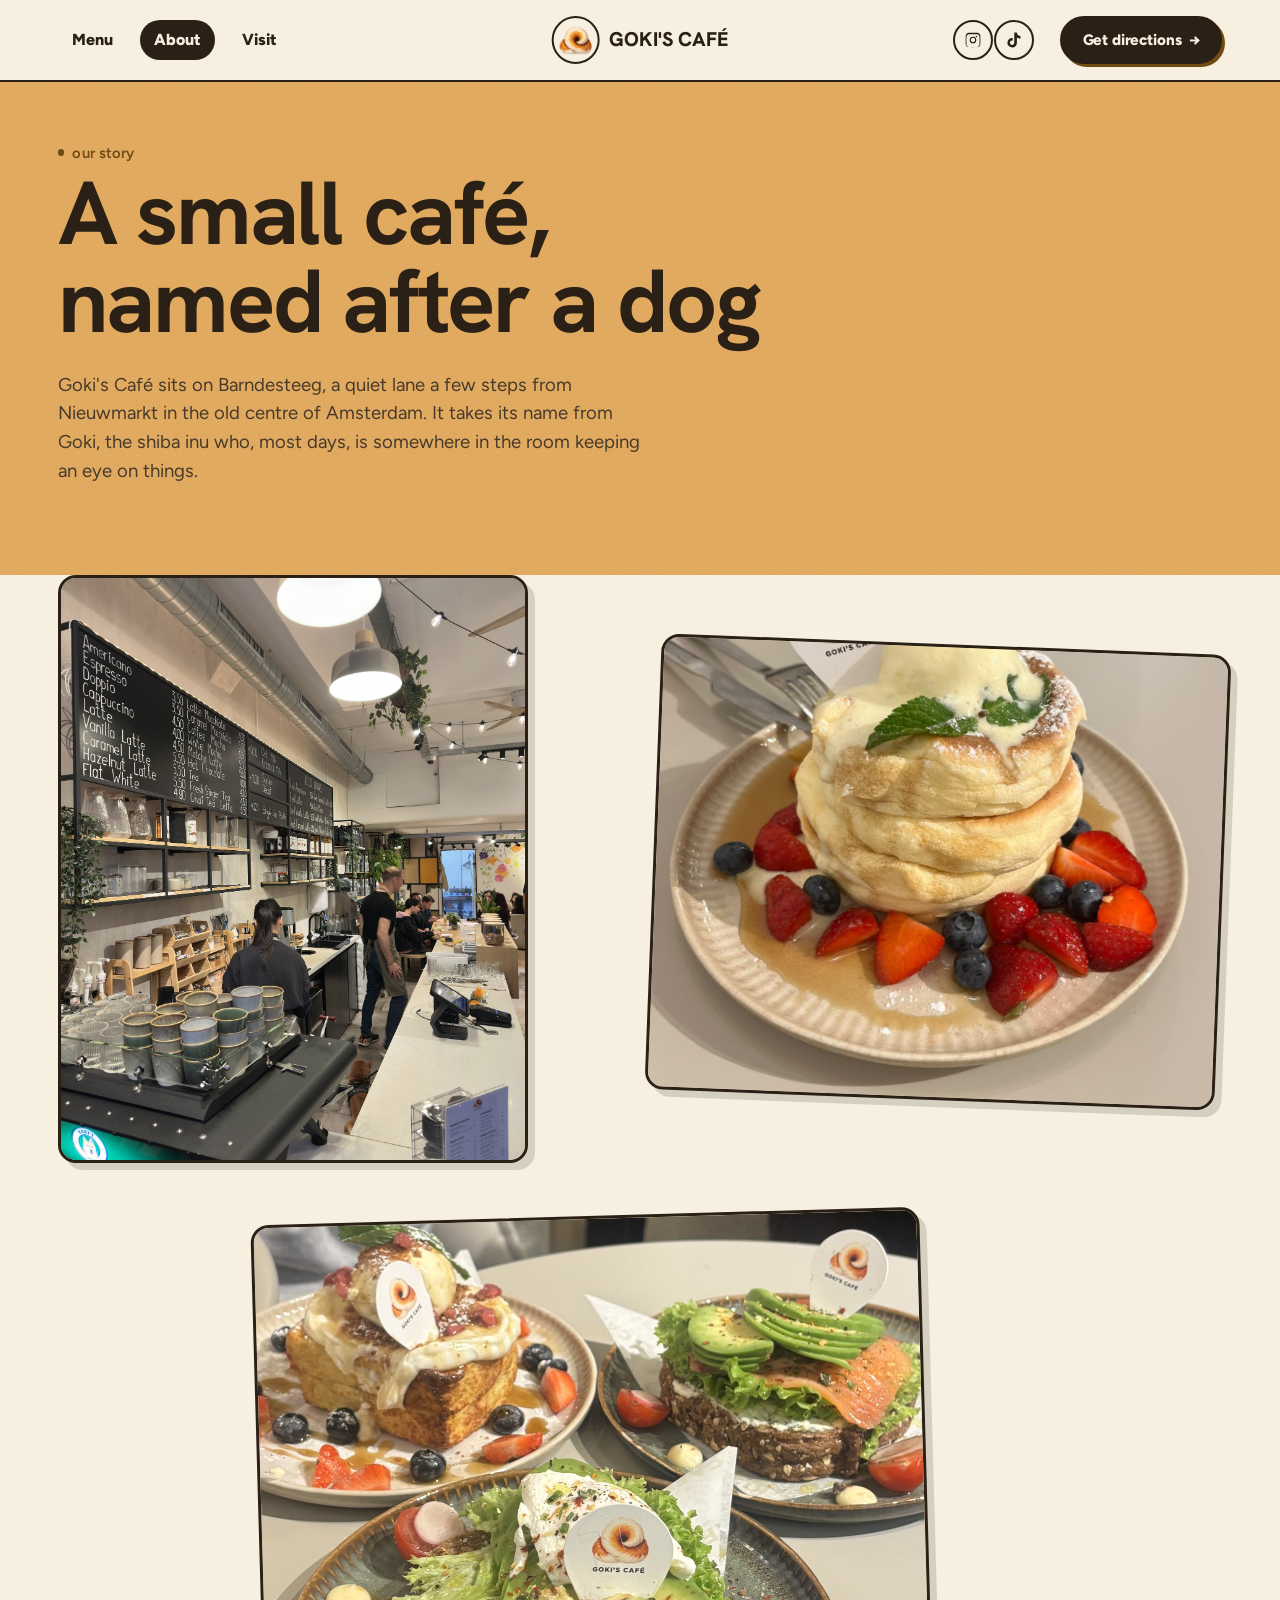
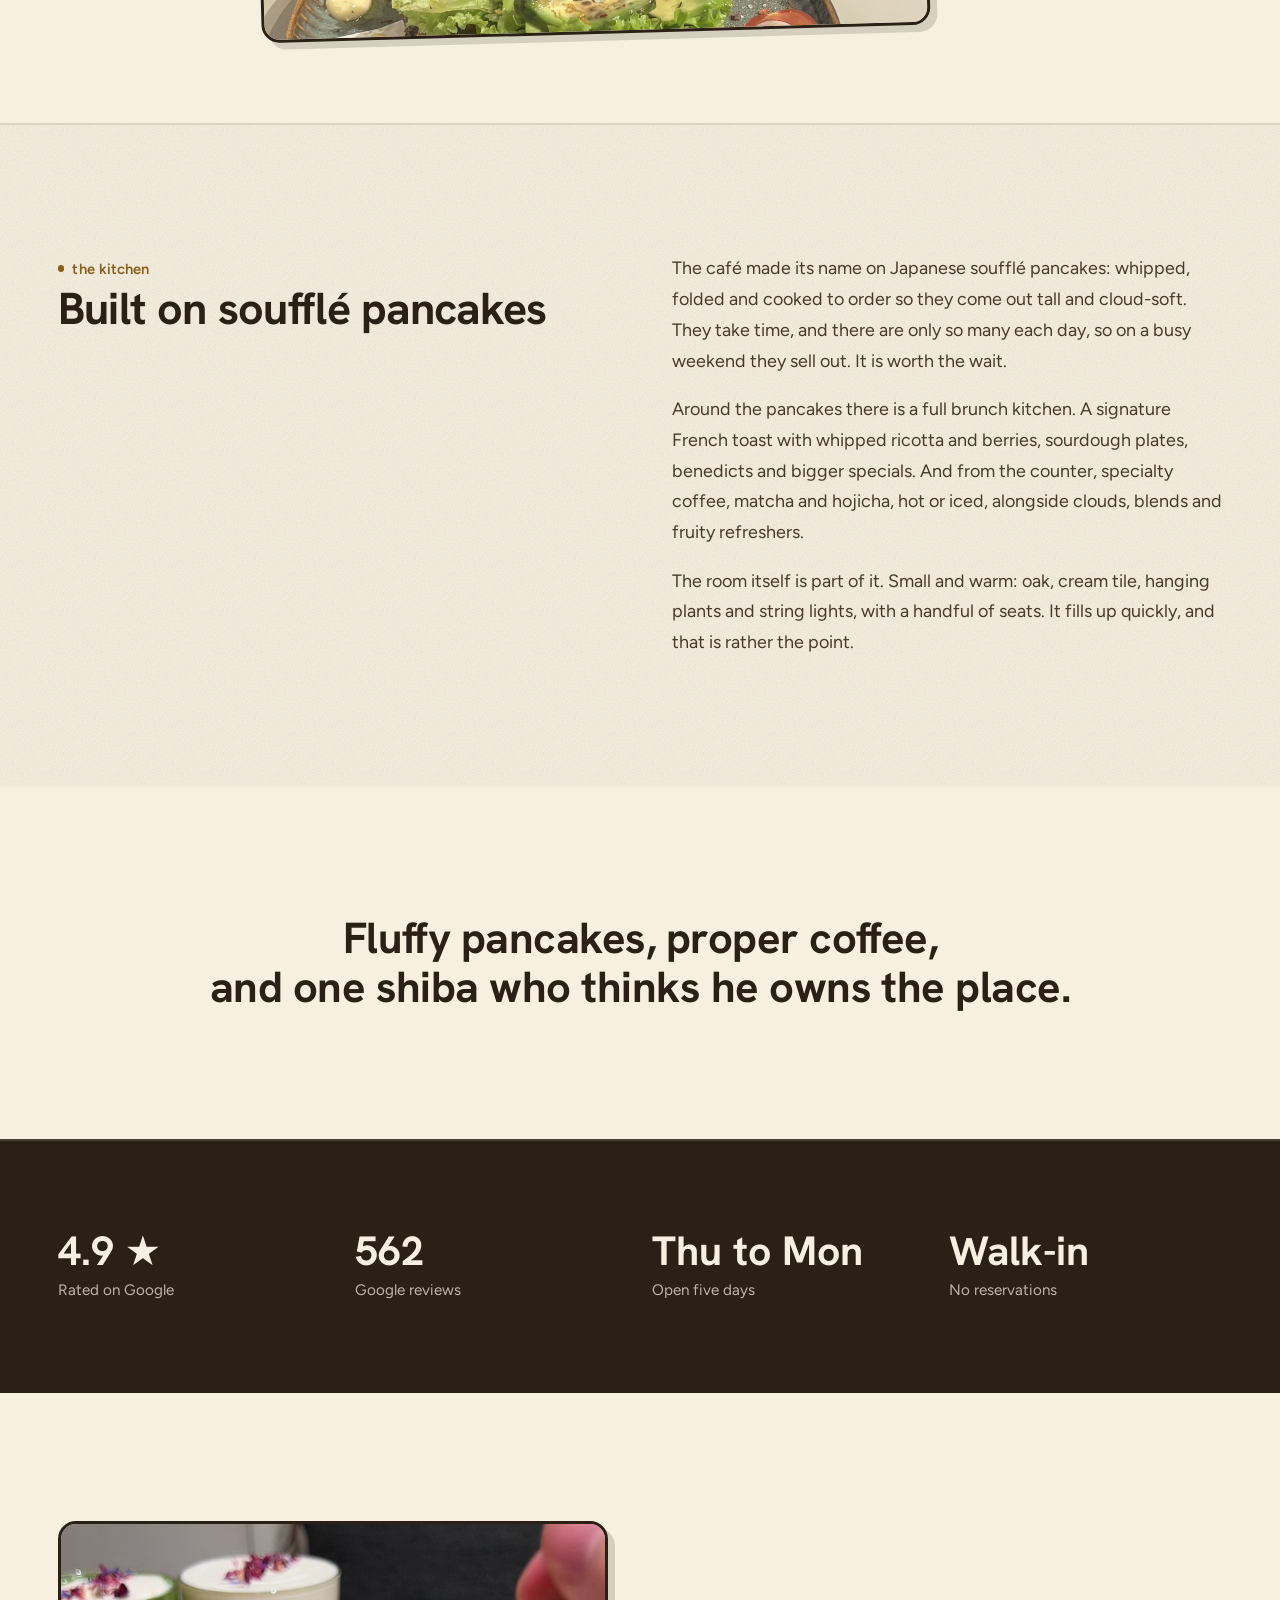
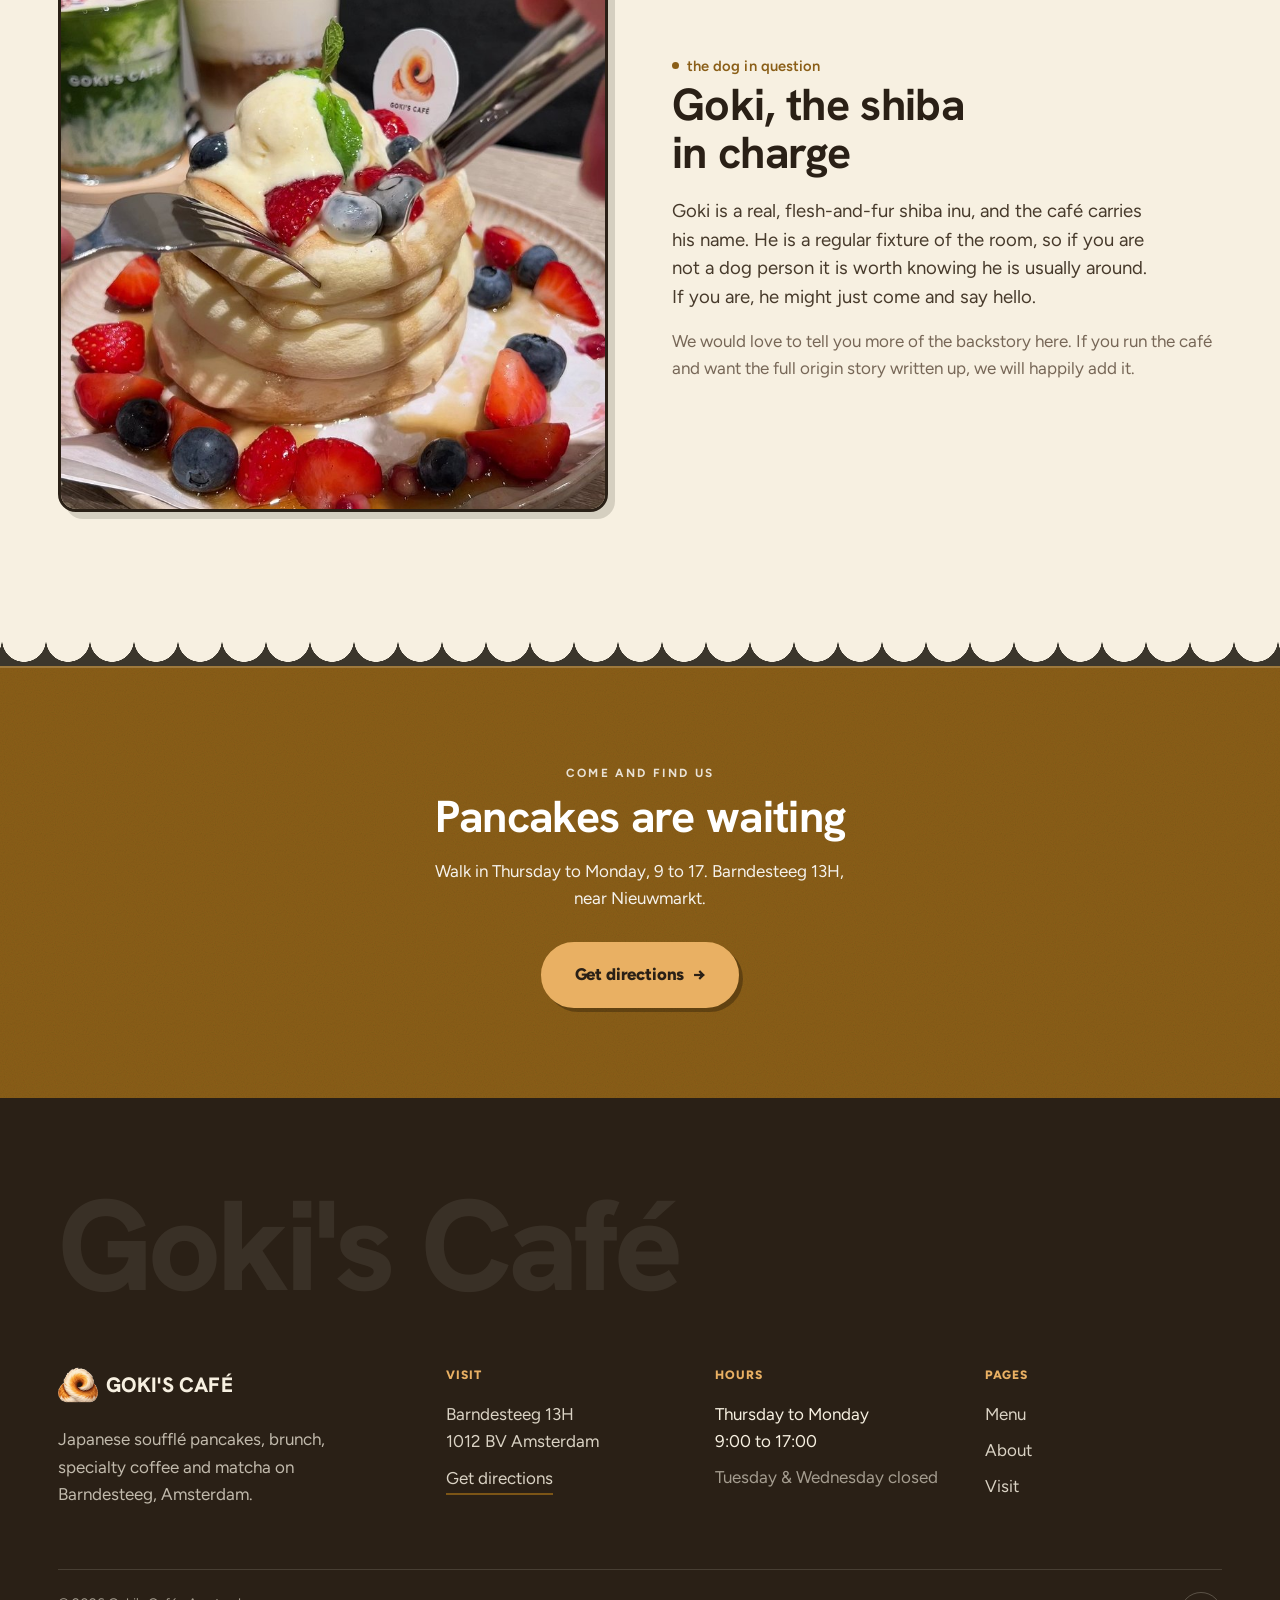
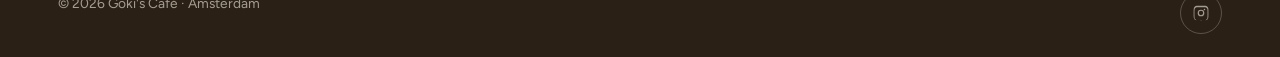
==== commit befc3cc5: "Redesign the site in a bold, flat creative direction Home + subpages (menu, about, visit) rebuilt as" ====
--- a/about.html
+++ b/about.html
@@ -11,11 +11,12 @@
 <meta property="og:image" content="img/interior.jpg">
 <link rel="preconnect" href="https://fonts.googleapis.com">
 <link rel="preconnect" href="https://fonts.gstatic.com" crossorigin>
-<link href="https://fonts.googleapis.com/css2?family=Figtree:wght@400;500;600;700;800;900&family=Gabarito:wght@400;500;600;700;800;900&display=swap" rel="stylesheet">
-<link rel="stylesheet" href="css/site.css">
+<link href="https://fonts.googleapis.com/css2?family=Figtree:wght@400;500;600;700;800;900&family=Hanken+Grotesk:wght@400;500;600;700;800;900&family=Gabarito:wght@400;500;600;700;800;900&family=Caveat:wght@600;700&display=swap" rel="stylesheet">
+<link rel="stylesheet" href="css/site.css?v=2">
+<link rel="stylesheet" href="css/home.css?v=29">
 <script>document.documentElement.classList.add('js')</script>
 </head>
-<body>
+<body class="unslop sub">
 <a class="skip" href="#main">Skip to content</a>
 
 <header class="site-header">
@@ -64,10 +65,12 @@
 </div>
 
 <main id="main">
-  <section class="pad-sm wrap">
+  <section class="pad-sm g-amber sub-hero">
+    <div class="wrap">
     <span class="eyebrow reveal in">our story</span>
     <h1 class="reveal in" style="margin-top:.3rem;font-size:clamp(3rem,9.5vw,8.5rem);font-variation-settings:'opsz' 144,'SOFT' 50,'WONK' 1">A small café,<br>named after a dog</h1>
     <p class="lead reveal in" style="max-width:50ch;margin-top:1.6rem">Goki's Café sits on Barndesteeg, a quiet lane a few steps from Nieuwmarkt in the old centre of Amsterdam. It takes its name from Goki, the shiba inu who, most days, is somewhere in the room keeping an eye on things.</p>
+    </div>
   </section>
 
   <section class="wrap" style="padding-bottom:clamp(44px,7vw,90px)">
--- a/css/site.css
+++ b/css/site.css
@@ -479,9 +479,12 @@
   .mobilebar a{flex:1;display:inline-flex;align-items:center;justify-content:center;gap:.4em;
     font-family:var(--sans);font-weight:700;font-size:1.02rem;text-decoration:none;border-radius:999px;
     padding:.82em 1em;border:1.6px solid transparent;white-space:nowrap}
-  .mobilebar .mb-primary{background:var(--apron);color:var(--cream)}
-  .mobilebar .mb-ghost{background:var(--cream);color:var(--ink);border-color:var(--ink)}
-  .site-footer{padding-bottom:calc(92px + env(safe-area-inset-bottom))}
+  .mobilebar{gap:0}
+  .mobilebar a{border-radius:0;font-weight:700}
+  .mobilebar .mb-ghost{background:transparent;color:var(--ink)}
+  .mobilebar .mb-primary{background:transparent;color:var(--apron);font-weight:800;border-left:1.5px solid var(--line)}
+  .mobilebar .mb-primary .arr{color:var(--terra)}
+  .site-footer{padding-bottom:calc(84px + env(safe-area-inset-bottom))}
 }
 
 /* ==========================================================================
@@ -530,14 +533,16 @@
   .hero__media .big img{object-position:center 42%}
   .hero__media .badge{top:-12px;right:2px;width:86px;height:86px}
   .hero__rating{left:10px;top:10px}
-  /* lighter, backgroundless hero buttons on mobile */
-  .hero__cta .btn--primary{background:transparent;color:var(--ink);border-color:var(--ink)}
-  .hero__cta .btn--primary:hover{background:var(--ink);color:var(--cream)}
+  /* tighter hero so the food photo reaches the fold sooner on phones */
+  .hero{padding-block:16px 30px}
+  .hero__title{font-size:clamp(2.1rem,8.7vw,3.3rem)}
+  .hero__lead{margin-top:1rem;max-width:34ch}
+  .hero__cta{margin-top:1.3rem}
   .footer-grid{grid-template-columns:1fr 1fr}
 }
 @media (max-width:540px){
-  .hero__cta{flex-direction:column;align-items:stretch;gap:.7rem}
-  .hero__cta .btn{width:100%;justify-content:center}
+  .hero__cta{gap:.6rem;flex-wrap:wrap}
+  .hero__cta .btn{flex:1 1 140px;justify-content:center;font-size:1rem;padding:.92em 1em}
 }
 @media (max-width:460px){
   body{font-size:16px}
--- a/css/home.css
+++ b/css/home.css
@@ -0,0 +1,319 @@
+/* ==========================================================================
+   Goki's Café  ·  home redesign (unslop pass, scoped to .unslop)
+   Loaded only on index.html so the subpages stay untouched until approved.
+   Direction: warm, hand-made, minimal-modern. Condensed Teko titles, light
+   weights, one accent (terracotta), quiet chrome, the food as the moment,
+   the swirl medallion as the signature.
+   ========================================================================== */
+
+/* ---- tokens: re-skin via the cascade ---- */
+body.unslop{
+  --serif:"Hanken Grotesk",system-ui,-apple-system,sans-serif;
+  --amber:#e9b063;
+  --amber-ink:#2a2016;
+  --line:rgba(42,32,22,.10);
+  --line-soft:rgba(42,32,22,.06);
+  --r:16px;
+  --r-sm:12px;
+  --btn-r:12px;
+}
+
+/* ---- Type: Figtree display, matching the GOKI'S CAFÉ wordmark ---- */
+body.unslop .display,
+body.unslop h1,
+body.unslop h2{
+  font-weight:700;
+  letter-spacing:-.015em;
+  line-height:1.04;
+  font-variation-settings:normal;
+}
+body.unslop h2{font-size:clamp(1.9rem,3.6vw,2.8rem);line-height:1.08}
+body.unslop .hero__title{font-weight:700;font-size:clamp(2.3rem,4.6vw,3.8rem);line-height:1.08;letter-spacing:-.018em;font-variation-settings:normal}
+body.unslop .hero__title .em{color:var(--terra)}
+body.unslop .serif-it{font-weight:700;color:inherit}
+body.unslop h3{font-weight:700;letter-spacing:-.01em}
+
+/* big display pieces follow the same wordmark font, retuned for Figtree's width */
+body.unslop .ghost{font-weight:800;font-size:clamp(4rem,13vw,10rem);letter-spacing:-.03em}
+body.unslop .footer-word{font-weight:800;font-size:clamp(2.6rem,10vw,8rem);letter-spacing:-.03em;line-height:.92}
+body.unslop .pullquote{font-weight:700;font-size:clamp(1.7rem,3.4vw,2.8rem);letter-spacing:-.012em}
+body.unslop .facts .n{font-weight:700}
+body.unslop .rbadge__src{font-weight:700}
+
+/* logo wordmark stays a clean sans so it reads as a mark, not a headline */
+body.unslop .brand__word{font-family:var(--sans);font-weight:700;letter-spacing:.02em}
+
+/* ---- 4/5. Eyebrows: sentence case, Figtree, one accent, keep the dot ---- */
+body.unslop .eyebrow{
+  font-family:var(--sans);
+  font-weight:600;
+  text-transform:none;
+  letter-spacing:.005em;
+  font-size:.92rem;
+  color:var(--terra);
+}
+body.unslop .mcard__eyebrow{text-transform:none}
+
+/* category label above each dish */
+body.unslop .klabel{font-weight:700;letter-spacing:-.005em;font-size:1.15rem;line-height:1.1}
+
+/* ---- 2. Colour: lighter hairlines, calmer rating chip ---- */
+body.unslop .sticker{transform:none}
+body.unslop .nav__links a::after{height:2px}
+
+/* ---- 7. Details: radius by size, not everything a pill ---- */
+body.unslop .btn{border-radius:var(--btn-r)}
+body.unslop .rbadge{border-radius:10px}
+
+/* ---- 9. Motion: no forever-spin; medallion turns only on hover ---- */
+body.unslop .badge svg{animation:none}
+body.unslop .hero__media:hover .badge svg{animation:spin 20s linear infinite}
+body.unslop a:hover .frame img,
+body.unslop .card:hover .frame img,
+body.unslop .zoom:hover img{transform:scale(1.03)}
+
+/* one entrance on load: a short fade and rise, small stagger, nothing else */
+body.unslop .hero__text{animation:heroRise .6s var(--ease) both}
+body.unslop .hero__media{animation:heroRise .6s .09s var(--ease) both}
+@keyframes heroRise{from{opacity:0;transform:translateY(12px)}to{opacity:1;transform:none}}
+@media (prefers-reduced-motion:reduce){
+  body.unslop .hero__text,
+  body.unslop .hero__media{animation:none}
+  body.unslop .hero__media:hover .badge svg{animation:none}
+}
+
+/* keep the phone hero compact (our scoped size outranks the global mobile rule) */
+@media (max-width:760px){
+  body.unslop .hero__title{font-size:clamp(2.5rem,9.5vw,3.6rem);line-height:1;letter-spacing:-.02em}
+  body.unslop h2{font-size:clamp(1.9rem,7vw,2.7rem);line-height:1.04}
+}
+
+/* ============================================================
+   Hero — flat amber block, oversized menu type, swirl + Goki
+   silhouette, rotating stamp, dashed ticket tags, paper grain
+   ============================================================ */
+.hero-g{position:relative;overflow:hidden;isolation:isolate;
+  background:var(--amber);color:var(--amber-ink);
+  min-height:100svh;display:flex;align-items:center;
+  padding-block:clamp(92px,13vh,132px) clamp(32px,5vh,56px)}
+.hero-g .grain{position:absolute;inset:0;z-index:0;pointer-events:none;opacity:.55;
+  mix-blend-mode:multiply;
+  background-image:url("data:image/svg+xml,%3Csvg xmlns='http://www.w3.org/2000/svg' width='160' height='160'%3E%3Cfilter id='n'%3E%3CfeTurbulence type='fractalNoise' baseFrequency='0.9' numOctaves='2' stitchTiles='stitch'/%3E%3C/filter%3E%3Crect width='100%25' height='100%25' filter='url(%23n)' opacity='0.5'/%3E%3C/svg%3E")}
+/* centered content column (shares the .wrap gutter with the nav) */
+.hero-g__in{position:relative;z-index:1;text-align:center}
+
+.hero-g__eyebrow{font-family:var(--sans);font-weight:700;text-transform:uppercase;
+  letter-spacing:.14em;font-size:.8rem;color:var(--terra-deep);margin:0 0 1.3rem;
+  display:inline-flex;align-items:center;gap:.6em}
+.hero-g__eyebrow::before,.hero-g__eyebrow::after{content:"";width:28px;height:2px;background:currentColor}
+
+.hero-g__title{font-family:var(--serif);font-weight:800;margin:.1rem auto 0;max-width:15ch;
+  font-size:clamp(2.8rem,8.4vw,7.6rem);line-height:.92;letter-spacing:-.035em}
+.hero-g__title .w{display:block}
+.hero-g__title .amp{color:var(--terra)}
+
+.hero-g__lead{font-family:var(--sans);font-weight:500;line-height:1.5;color:#5c4a34;
+  font-size:clamp(1rem,1.2vw,1.14rem);max-width:42ch;margin:1.5rem auto 0}
+
+.hero-g__cta{display:flex;flex-wrap:wrap;gap:1rem;align-items:center;justify-content:center;margin-top:1.7rem}
+.hero-g__see{position:relative;z-index:1}
+.hero-g__see .btn-circle{position:absolute;left:-16px;top:-12px;
+  width:calc(100% + 32px);height:calc(100% + 24px);z-index:-1;overflow:visible}
+.hero-g__see .btn-circle path{fill:none;stroke:var(--terra);stroke-width:2.4;
+  vector-effect:non-scaling-stroke;stroke-linecap:round;
+  stroke-dasharray:680;stroke-dashoffset:680;animation:circleDraw 1.1s var(--ease) .55s forwards}
+@keyframes circleDraw{to{stroke-dashoffset:0}}
+
+/* rotating signature stamp (full-bleed, top-right under the nav) */
+.hero-g .stamp{position:absolute;top:clamp(92px,14vh,138px);right:clamp(16px,3.5vw,72px);z-index:3;
+  width:clamp(92px,10vw,138px);height:clamp(92px,10vw,138px);display:grid;place-items:center}
+.hero-g .stamp svg{position:absolute;inset:0;width:100%;height:100%;animation:spin 24s linear infinite}
+.hero-g .stamp__mark{width:42%;height:42%;position:relative;z-index:1}
+
+/* price-tag stickers (cream label, punched hole + little string) */
+.ptag{position:absolute;z-index:4;display:inline-flex;align-items:center;white-space:nowrap;
+  font-family:var(--sans);font-weight:800;font-size:.85rem;color:var(--ink);
+  background:var(--cream);border:2.5px solid var(--ink);border-radius:8px;
+  padding:.5em 1em .5em 1.55em;box-shadow:3px 3px 0 rgba(42,32,22,.2)}
+.ptag__hole{position:absolute;left:.55em;top:50%;transform:translateY(-50%);
+  width:10px;height:10px;border-radius:50%;background:var(--amber);border:2px solid var(--ink)}
+.ptag__str{position:absolute;left:.62em;bottom:calc(100% - 4px);width:2.5px;height:22px;
+  background:var(--ink);border-radius:2px;transform:rotate(15deg);transform-origin:bottom}
+.ptag--rating{top:21%;left:clamp(16px,6vw,110px);transform:rotate(-7deg)}
+.ptag--walkin{bottom:19%;left:clamp(26px,9vw,170px);transform:rotate(5deg)}
+
+/* the colored Goki, running in from the lower-right edge */
+.goki-char{position:absolute;z-index:2;width:clamp(190px,24vw,350px);height:auto;
+  right:clamp(-8px,1vw,24px);bottom:-2%;filter:drop-shadow(0 8px 0 rgba(42,32,22,.10))}
+
+/* hand-drawn "This is Goki!" pointer toward the dog */
+.goki-point{position:absolute;z-index:4;pointer-events:none;
+  right:clamp(150px,19vw,340px);bottom:clamp(188px,29vh,322px);
+  display:flex;flex-direction:column;align-items:flex-start}
+.goki-point__txt{font-family:"Caveat",cursive;font-weight:700;line-height:1;
+  font-size:clamp(1.5rem,2.3vw,2.2rem);color:#423829;transform:rotate(-5deg);
+  filter:url(#gokiPencilTxt)}
+.goki-point__arrow{width:clamp(100px,11vw,164px);height:auto;margin:-8px 0 0 22px}
+
+@media (max-width:1040px){
+  .goki-point{right:auto;left:clamp(16px,7vw,90px);bottom:clamp(150px,24vh,250px)}
+  .goki-point__arrow{transform:scaleX(-1)}
+}
+@media (max-width:900px){
+  .hero-g__title{font-size:clamp(2.8rem,11.5vw,5.4rem);max-width:14ch}
+  .goki-char{width:188px;right:-6px;bottom:0}
+  .hero-g .stamp{width:84px;height:84px;top:86px}
+  .ptag,.goki-point{display:none}
+}
+@media (max-width:560px){
+  .hero-g{min-height:90svh;padding-top:96px}
+  .goki-char{display:none}
+  .ptag,.goki-point{display:none}
+  .hero-g__see .btn-circle{display:none}
+  .hero-g .stamp{width:72px;height:72px;top:78px;right:14px}
+  .hero-g__lead{max-width:40ch}
+}
+@media (prefers-reduced-motion:reduce){
+  .hero-g .stamp svg{animation:none}
+  .hero-g__see .btn-circle path{animation:none;stroke-dashoffset:0}
+}
+
+/* ============================================================
+   FULL REDESIGN v2 — flat colour blocks, bold buttons, bold
+   cards, restyled nav + footer. Shares the hero's language.
+   ============================================================ */
+:root{--grain:url("data:image/svg+xml,%3Csvg xmlns='http://www.w3.org/2000/svg' width='160' height='160'%3E%3Cfilter id='n'%3E%3CfeTurbulence type='fractalNoise' baseFrequency='0.9' numOctaves='2' stitchTiles='stitch'/%3E%3C/filter%3E%3Crect width='100%25' height='100%25' filter='url(%23n)' opacity='0.5'/%3E%3C/svg%3E")}
+
+/* ---- grounds (alternating flat blocks) ---- */
+body.unslop .g-cream{background:var(--cream);color:var(--ink)}
+body.unslop .g-amber{background:var(--amber);color:var(--amber-ink)}
+body.unslop .g-sage{background:var(--sage-soft);color:var(--ink)}
+body.unslop .g-cream,body.unslop .g-amber,body.unslop .g-sage{position:relative;isolation:isolate}
+body.unslop .g-cream::before,body.unslop .g-amber::before,body.unslop .g-sage::before{
+  content:"";position:absolute;inset:0;z-index:0;pointer-events:none;opacity:.5;mix-blend-mode:multiply;background-image:var(--grain)}
+body.unslop .g-cream>*,body.unslop .g-amber>*,body.unslop .g-sage>*{position:relative;z-index:1}
+/* a confident hairline rule between blocks */
+body.unslop .g-cream,body.unslop .g-amber,body.unslop .g-sage,body.unslop .bg-ink{border-top:2px solid rgba(42,32,22,.14)}
+body.unslop .bg-ink{border-top-color:rgba(247,240,225,.14)}
+
+/* ---- buttons: bold, flat, with a solid offset shadow ---- */
+body.unslop .btn{font-family:var(--sans);font-weight:800;letter-spacing:-.01em;border-radius:999px;
+  border:2px solid transparent;padding:.92em 1.7em;
+  transition:transform .16s var(--ease),background .18s var(--ease),box-shadow .18s var(--ease),color .18s var(--ease)}
+body.unslop .btn--lg{padding:1.05em 1.9em;font-size:1.05rem}
+body.unslop .btn--primary{background:var(--ink);color:var(--cream);border-color:var(--ink);box-shadow:4px 4px 0 rgba(42,32,22,.22)}
+body.unslop .btn--primary:hover{background:#1b1410;transform:translate(-1px,-2px);box-shadow:6px 7px 0 rgba(42,32,22,.26)}
+body.unslop .btn--primary:active{transform:translate(2px,2px);box-shadow:1px 1px 0 rgba(42,32,22,.24)}
+body.unslop .btn--ghost{background:transparent;color:var(--ink);border-color:var(--ink)}
+body.unslop .btn--ghost:hover{background:var(--ink);color:var(--cream);transform:translateY(-2px)}
+body.unslop .btn--ghost:active{transform:translateY(0)}
+body.unslop .btn--onDark{background:var(--amber);color:var(--ink);border-color:var(--amber);box-shadow:4px 4px 0 rgba(0,0,0,.28)}
+body.unslop .btn--onDark:hover{background:#f0bd73;transform:translate(-1px,-2px);box-shadow:6px 7px 0 rgba(0,0,0,.32)}
+body.unslop .btn--onDark:active{transform:translate(2px,2px);box-shadow:1px 1px 0 rgba(0,0,0,.3)}
+body.unslop .bg-ink .btn--ghost{color:var(--cream);border-color:var(--cream)}
+body.unslop .bg-ink .btn--ghost:hover{background:var(--cream);color:var(--ink)}
+/* on the amber hero, primary gets a terracotta shadow for punch */
+body.unslop .hero-g .btn--primary{box-shadow:4px 4px 0 var(--terra-deep)}
+body.unslop .hero-g .btn--primary:hover{box-shadow:6px 7px 0 var(--terra-deep)}
+
+/* ---- nav: sits on the colour, thick-outlined elements, sticker CTA ---- */
+body.unslop .site-header{background:var(--cream);border-bottom:2.5px solid var(--ink);padding:12px 0;
+  position:fixed;left:0;right:0;top:0}
+body.unslop .nav{background:transparent;box-shadow:none;border-radius:0;min-height:56px;padding-inline:0;align-items:center}
+body.unslop .nav__links{gap:clamp(.3rem,1vw,1rem)}
+body.unslop .nav__links a{color:var(--ink);font-family:var(--sans);font-weight:800;font-size:1rem;
+  padding:.44em .9em;border-radius:999px;transition:background .15s var(--ease),color .15s var(--ease)}
+body.unslop .nav__links a::after{display:none}
+body.unslop .nav__links a:hover,body.unslop .nav__links a[aria-current=page]{background:var(--ink);color:var(--cream)}
+body.unslop .brand__mark{width:48px;height:48px;background:var(--cream);border:2.5px solid var(--ink)}
+body.unslop .brand__mark img{width:32px;height:32px}
+body.unslop .nav .brand:hover .brand__mark{transform:rotate(-10deg) scale(1.06)}
+body.unslop .brand__word{font-family:var(--serif);font-weight:800;letter-spacing:.005em;text-transform:uppercase;color:var(--ink);font-size:1.24rem}
+body.unslop .site-header .nav__cta{background:var(--ink);color:var(--cream);border:2px solid var(--ink);font-weight:800;
+  border-radius:999px;padding:.66em 1.35em;font-size:.95rem;box-shadow:3px 3px 0 var(--terra-deep)}
+body.unslop .site-header .nav__cta:hover{background:#1b1410;transform:translate(-1px,-2px);box-shadow:5px 6px 0 var(--terra-deep)}
+body.unslop .site-header .nav__cta:active{transform:translate(2px,2px);box-shadow:1px 1px 0 var(--terra-deep)}
+body.unslop .nav__social{color:var(--ink);border:2px solid var(--ink);width:40px;height:40px}
+body.unslop .nav__social:hover{background:var(--ink);color:var(--amber);transform:translateY(-2px)}
+body.unslop .nav__toggle{border:2px solid var(--ink);color:var(--ink)}
+body.unslop .nav__toggle:hover{background:var(--ink)}
+body.unslop .nav__toggle:hover svg,body.unslop .nav__toggle:hover .pstack i{color:var(--cream);background:var(--cream)}
+body.unslop .nav__toggle .pstack i{background:var(--ink)}
+
+/* ---- section heads ---- */
+body.unslop .shead h2{letter-spacing:-.02em}
+body.unslop .bg-ink .eyebrow{color:var(--amber)}
+body.unslop .g-amber .eyebrow{color:var(--terra-deep)}
+body.unslop .g-sage .eyebrow{color:var(--sage-deep)}
+
+/* ---- photo frames: thick dark edge + solid offset shadow ---- */
+body.unslop .frame{border:3px solid var(--ink);border-radius:18px;box-shadow:7px 7px 0 rgba(42,32,22,.16)}
+body.unslop .bg-ink .frame,body.unslop .g-ink .frame{border-color:var(--cream);box-shadow:7px 7px 0 rgba(0,0,0,.3)}
+
+/* ---- known-for food cards ---- */
+body.unslop .kcard{transition:transform .18s var(--ease)}
+body.unslop .kcard:hover{transform:translateY(-3px)}
+body.unslop .klabel{display:inline-block;font-family:var(--sans);font-weight:800;text-transform:uppercase;
+  letter-spacing:.06em;font-size:.72rem;color:var(--terra-deep);border:1.6px dashed rgba(42,32,22,.45);
+  border-radius:30px;padding:.34em .8em;margin:1rem 0 .5rem}
+body.unslop .kcard h3{font-size:clamp(1.3rem,2vw,1.7rem)}
+
+/* ---- review cards + badges as bold tickets ---- */
+body.unslop .rcard{background:var(--cream);border:2.5px solid var(--ink);border-radius:18px;
+  box-shadow:6px 6px 0 rgba(42,32,22,.14);padding:clamp(20px,2.4vw,30px)}
+body.unslop .rbadge{background:var(--cream);border:2.5px solid var(--ink);border-radius:16px;
+  box-shadow:5px 5px 0 rgba(42,32,22,.14)}
+body.unslop .rstars{color:var(--terra)}
+
+/* ---- menu teaser (stays dark) tidy ---- */
+body.unslop .mcard{border-radius:18px}
+
+/* ---- footer ---- */
+body.unslop .site-footer{background:var(--ink)}
+body.unslop .footer-word{color:rgba(247,240,225,.08)}
+body.unslop .footer-brand b{font-family:var(--serif);font-weight:800;text-transform:uppercase;letter-spacing:.01em}
+body.unslop .site-footer h4{font-family:var(--sans);font-weight:800;text-transform:uppercase;letter-spacing:.08em;font-size:.76rem;color:var(--amber)}
+
+/* ---- reusable dashed ticket tag (shared with hero) + divider ---- */
+body.unslop .rule-thick{height:0;border:0;border-top:3px solid var(--ink);opacity:.14;margin:0}
+
+/* ---- Goki silhouette accent (reusable) ---- */
+.goki-sil{display:block}
+.goki-sil path{fill:currentColor}
+
+/* ---- bold fact-strip band (static) ---- */
+body.unslop .factstrip{background:var(--ink);color:var(--cream);border-block:2.5px solid #1b1410}
+body.unslop .factstrip__in{display:flex;flex-wrap:wrap;align-items:center;justify-content:center;gap:.7em 1.15em;
+  padding-block:1.05rem;font-family:var(--sans);font-weight:800;text-transform:uppercase;letter-spacing:.045em;
+  font-size:clamp(.76rem,1.1vw,.96rem)}
+body.unslop .factstrip i{color:var(--amber);font-style:normal;font-size:.9em}
+
+/* ---- oval callout bubble (Binocle-style), reusable ---- */
+.callout{display:inline-block;font-family:var(--sans);font-weight:800;color:var(--ink);
+  background:var(--sage-soft);border:2.5px solid var(--ink);border-radius:50%/60%;
+  padding:.75em 1.25em;line-height:1.12;text-align:center;box-shadow:4px 4px 0 rgba(42,32,22,.16)}
+.callout--terra{background:var(--terra-soft)}
+.shead{position:relative}
+.shead .callout{position:absolute;right:0;top:-8px;max-width:9rem;font-size:.9rem;transform:rotate(4deg);z-index:3}
+@media (max-width:860px){.shead .callout{display:none}}
+
+/* ---- pills everywhere: mobile bar + ensure consistency ---- */
+body.unslop .mb-primary,body.unslop .mb-ghost{border-radius:999px}
+
+/* ============================================================
+   Subpages (menu / about / visit): clear the fixed nav, map the
+   legacy grounds into the flat-block system
+   ============================================================ */
+body.unslop .sub-hero{padding-top:clamp(112px,15vh,156px)}
+body.unslop .bg-paper{background:var(--cream);color:var(--ink)}
+body.unslop .bg-terra{background:var(--terra);color:var(--cream)}
+body.unslop .bg-paper,body.unslop .bg-terra{position:relative;isolation:isolate;
+  border-top:2px solid rgba(42,32,22,.14)}
+body.unslop .bg-terra{border-top-color:rgba(247,240,225,.18)}
+body.unslop .bg-paper::before,body.unslop .bg-terra::before{content:"";position:absolute;inset:0;
+  z-index:0;pointer-events:none;opacity:.45;mix-blend-mode:multiply;background-image:var(--grain)}
+body.unslop .bg-paper>*,body.unslop .bg-terra>*{position:relative;z-index:1}
+body.unslop .bg-terra .eyebrow{color:var(--amber)}
+/* legacy Fraunces axes do nothing for Hanken; keep subpage h1 sized sanely */
+body.unslop.sub h1{font-variation-settings:normal;letter-spacing:-.025em;line-height:.98;
+  font-size:clamp(2.6rem,7vw,6rem) !important}
